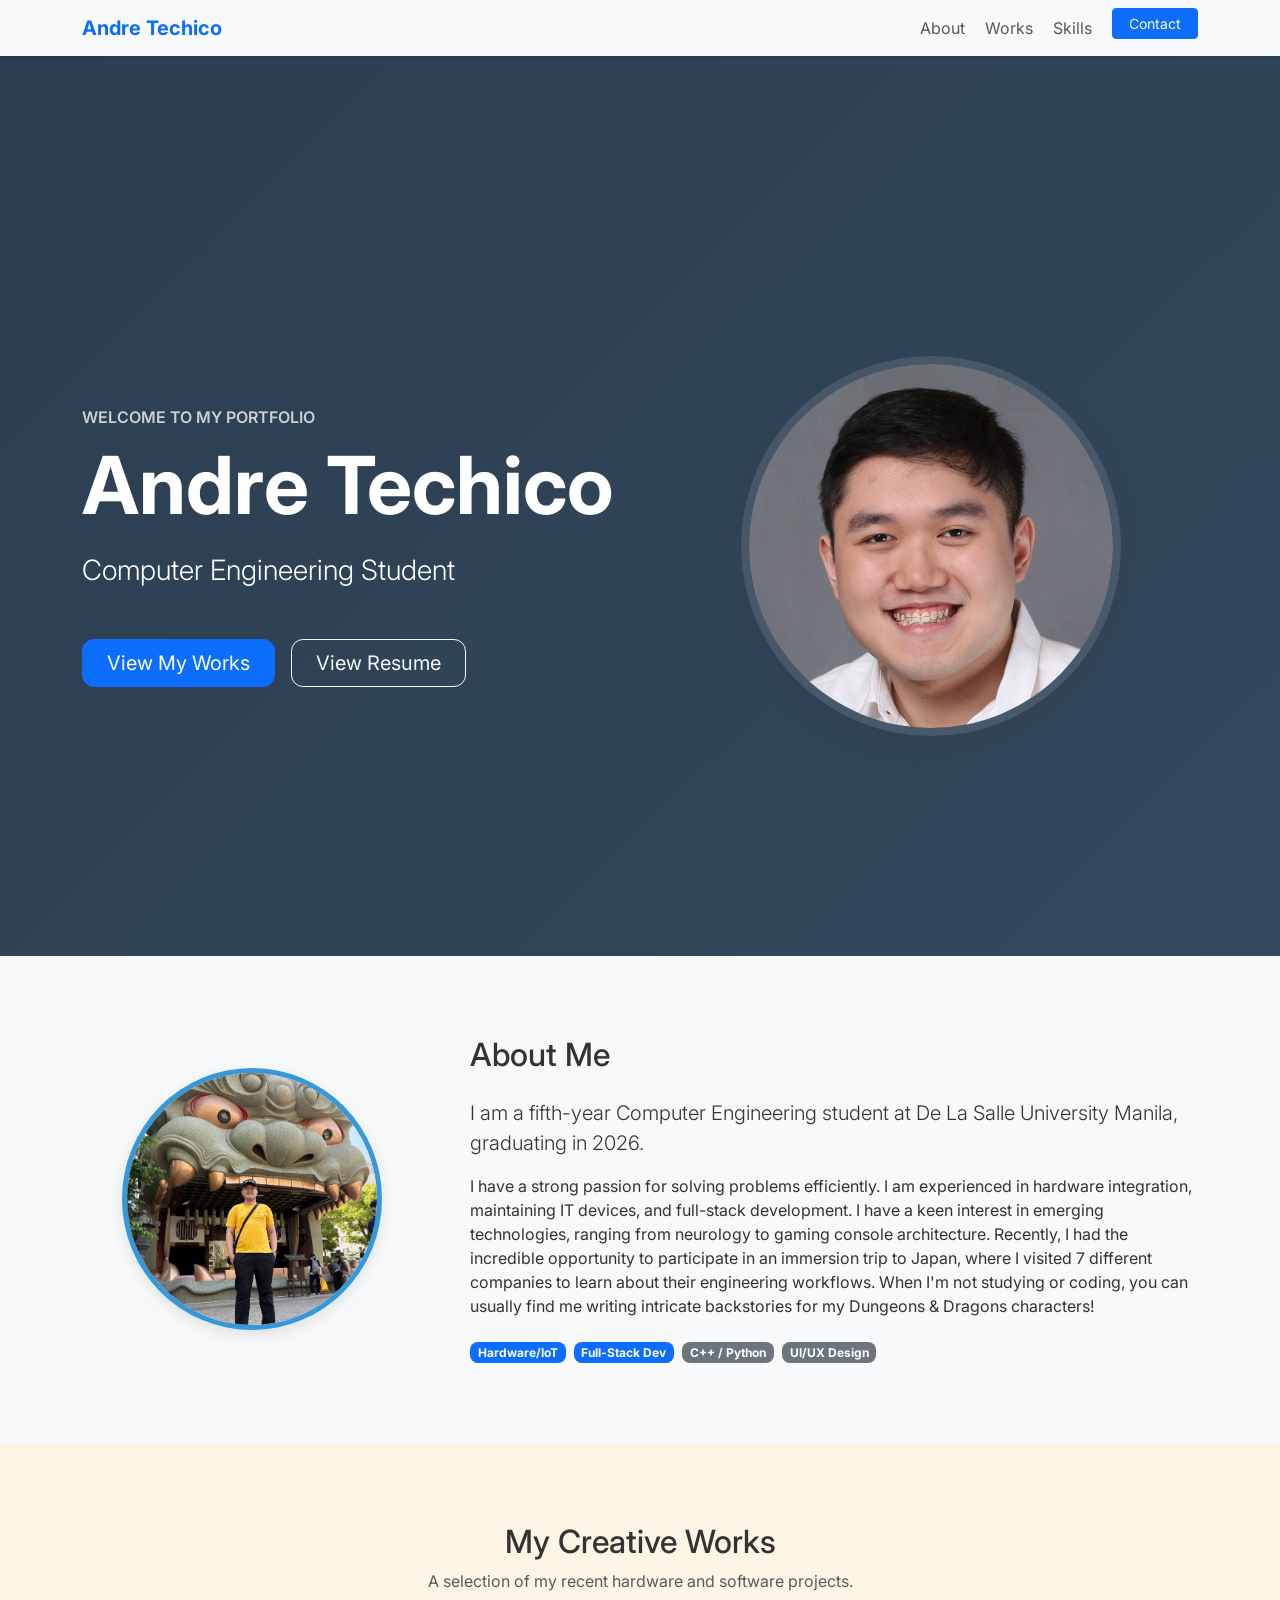
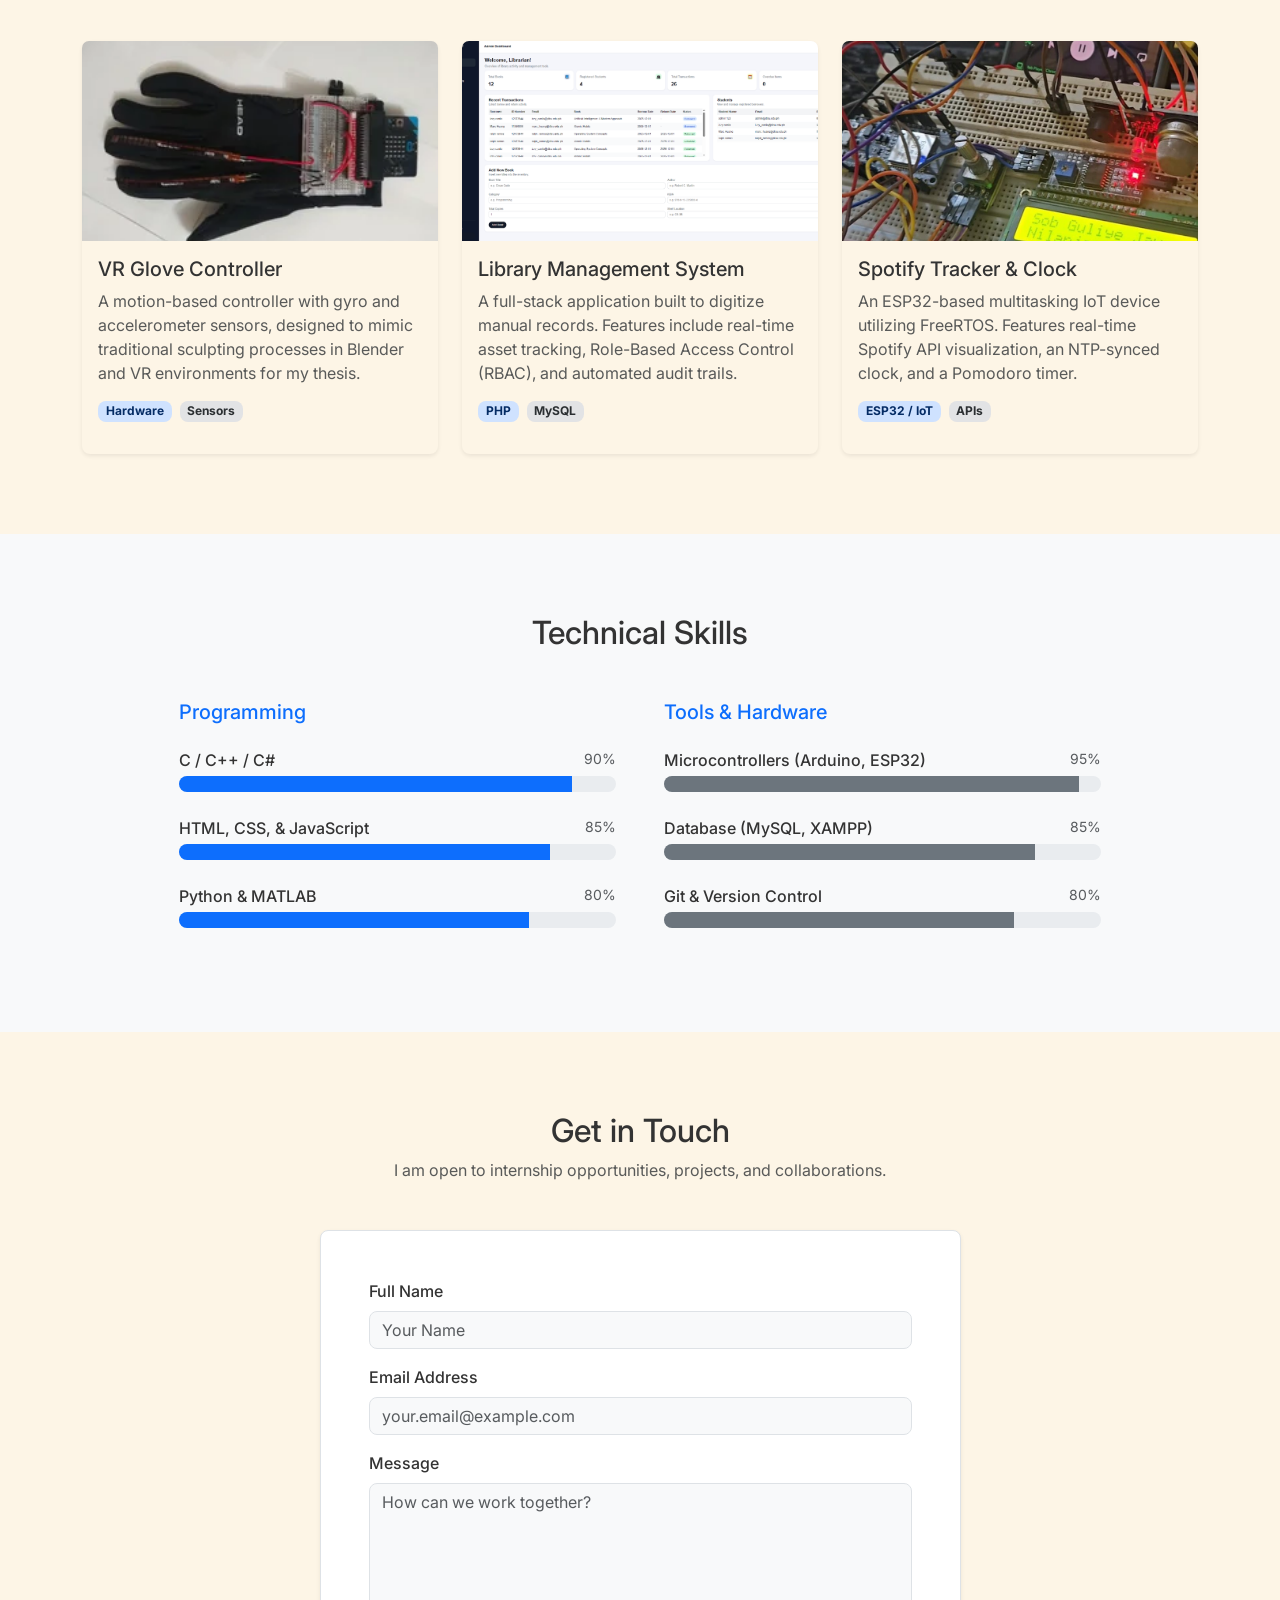
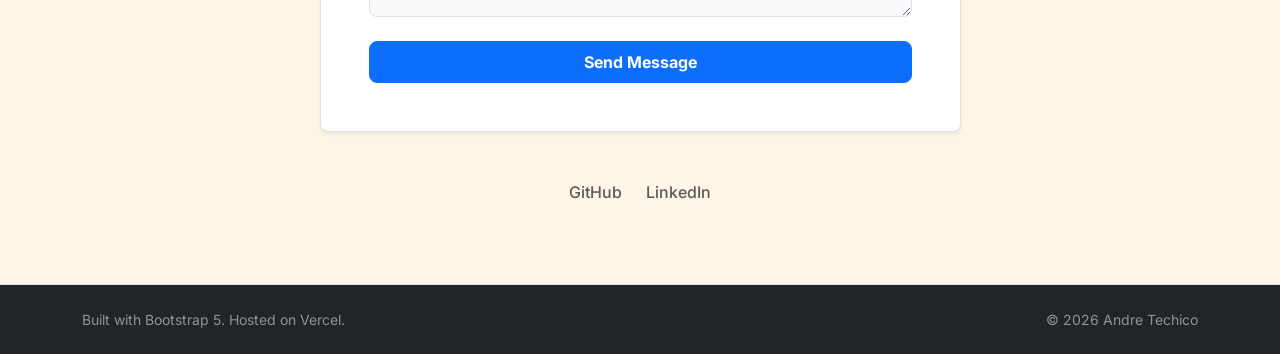
==== index.html @ 97dbb060 "made bootstrap version of portfolio" ====
<!doctype html>
<html lang="en" data-bs-theme="light">
<head>
  <meta charset="UTF-8">
  <meta name="viewport" content="width=device-width, initial-scale=1.0">
  <meta name="description" content="Portfolio of Andre Techico, a Computer Engineering student.">
  
  <title>Andre Techico | Portfolio</title>

  <link rel="icon" href="img/favicon.ico" sizes="any">
  <link rel="icon" href="icon.svg" type="image/svg+xml">
  <link rel="manifest" href="site.webmanifest">

  <link rel="preconnect" href="https://fonts.googleapis.com">
  <link rel="preconnect" href="https://fonts.gstatic.com" crossorigin>
  <link href="https://fonts.googleapis.com/css2?family=Inter:wght@400;500;600;700&display=swap" rel="stylesheet">

  <link href="https://cdn.jsdelivr.net/npm/bootstrap@5.3.8/dist/css/bootstrap.min.css" rel="stylesheet" integrity="sha384-sRIl4kxILFvY47J16cr9ZwB07vP4J8+LH7qKQnuqkuIAvNWLzeN8tE5YBujZqJLB" crossorigin="anonymous" />

  <link rel="stylesheet" href="css/style.css">
</head>
<body data-bs-spy="scroll" data-bs-target="#navbarMain" data-bs-offset="80">

  <nav class="navbar navbar-expand-lg bg-body-tertiary sticky-top shadow-sm">
    <div class="container">
      <a class="navbar-brand fw-bold text-primary" href="#hero">Andre Techico</a>
      <button class="navbar-toggler" type="button" data-bs-toggle="collapse" data-bs-target="#navbarMain" aria-controls="navbarMain" aria-expanded="false" aria-label="Toggle navigation">
        <span class="navbar-toggler-icon"></span>
      </button>
      <div class="collapse navbar-collapse" id="navbarMain">
        <ul class="navbar-nav ms-auto gap-1">
          <li class="nav-item"><a class="nav-link" href="#about">About</a></li>
          <li class="nav-item"><a class="nav-link" href="#projects">Works</a></li>
          <li class="nav-item"><a class="nav-link" href="#skills">Skills</a></li>
          <li class="nav-item">
            <a class="btn btn-primary btn-sm ms-2 px-3 text-white mt-1 mt-lg-0" href="#contact">Contact</a>
          </li>
        </ul>
      </div>
    </div>
  </nav>

  <main id="main-content">
    
<section id="hero" class="d-flex align-items-center min-vh-100 text-white position-relative" style="padding-top: 80px;">
      <div class="container z-2">
        <div class="row align-items-center justify-content-center text-center text-lg-start g-5">
          
          <div class="col-12 col-lg-6 mb-5 mb-lg-0">
            <p class="text-uppercase fw-semibold letter-spacing-wide mb-2 opacity-75">Welcome to my portfolio</p>
            <h1 class="display-1 fw-bold mb-3">Andre Techico</h1>
            <p class="lead fs-3 mb-5 opacity-90">Computer Engineering Student</p>
            <div class="d-flex flex-wrap justify-content-center justify-content-lg-start gap-3">
              <a href="#projects" class="btn btn-primary btn-lg px-4">View My Works</a>
              <a href="resume.html" class="btn btn-outline-light btn-lg px-4">View Resume</a>
            </div>
          </div>

          <div class="col-12 col-lg-6 text-center">
            <img src="img/andre.JPG" alt="Andre Techico" class="img-fluid rounded-circle shadow-lg hero-img-floating" style="max-width: 380px;">
          </div>
          
        </div>
      </div>
    </section>

    <section id="about" class="portfolio-section bg-body-tertiary">
      <div class="container">
        <div class="row align-items-center g-5">
          <div class="col-12 col-md-4 text-center">
            <img src="img/pfp.jpg" alt="Profile photo of Andre Techico" class="img-fluid rounded-circle shadow profile-img-custom">
          </div>
          <div class="col-12 col-md-8">
            <h2 class="mb-4">About Me</h2>
            <p class="lead">
              I am a fifth-year Computer Engineering student at De La Salle University Manila, graduating in 2026. 
            </p>
            <p>
              I have a strong passion for solving problems efficiently. I am experienced in hardware integration, maintaining IT devices, and full-stack development. I have a keen interest in emerging technologies, ranging from neurology to gaming console architecture. Recently, I had the incredible opportunity to participate in an immersion trip to Japan, where I visited 7 different companies to learn about their engineering workflows. When I'm not studying or coding, you can usually find me writing intricate backstories for my Dungeons & Dragons characters!
            </p>
            <div class="d-flex flex-wrap gap-2 mt-4">
              <span class="badge bg-primary">Hardware/IoT</span>
              <span class="badge bg-primary">Full-Stack Dev</span>
              <span class="badge bg-secondary">C++ / Python</span>
              <span class="badge bg-secondary">UI/UX Design</span>
            </div>
          </div>
        </div>
      </div>
    </section>

    <section id="projects" class="portfolio-section">
      <div class="container">
        <h2 class="text-center mb-2">My Creative Works</h2>
        <p class="text-center text-body-secondary mb-5">A selection of my recent hardware and software projects.</p>
        
        <div class="row row-cols-1 row-cols-md-2 row-cols-lg-3 g-4">
          
          <div class="col">
            <article class="card h-100 shadow-sm border-0 project-card-hover">
              <img src="img/glove-controller.webp" class="card-img-top" alt="Glove Controller for Virtual Reality" loading="lazy" width="400" height="200">
              <div class="card-body d-flex flex-column">
                <h3 class="card-title h5">VR Glove Controller</h3>
                <p class="card-text text-body-secondary flex-grow-1">A motion-based controller with gyro and accelerometer sensors, designed to mimic traditional sculpting processes in Blender and VR environments for my thesis.</p>
                <div class="d-flex flex-wrap gap-2 mb-3">
                  <span class="badge bg-primary-subtle text-primary-emphasis">Hardware</span>
                  <span class="badge bg-secondary-subtle text-secondary-emphasis">Sensors</span>
                </div>
              </div>
            </article>
          </div>

          <div class="col">
            <article class="card h-100 shadow-sm border-0 project-card-hover">
              <img src="img/library-management-system.png" class="card-img-top" alt="Library Management System Dashboard" loading="lazy" width="400" height="200">
              <div class="card-body d-flex flex-column">
                <h3 class="card-title h5">Library Management System</h3>
                <p class="card-text text-body-secondary flex-grow-1">A full-stack application built to digitize manual records. Features include real-time asset tracking, Role-Based Access Control (RBAC), and automated audit trails.</p>
                <div class="d-flex flex-wrap gap-2 mb-3">
                  <span class="badge bg-primary-subtle text-primary-emphasis">PHP</span>
                  <span class="badge bg-secondary-subtle text-secondary-emphasis">MySQL</span>
                </div>
              </div>
            </article>
          </div>

          <div class="col">
            <article class="card h-100 shadow-sm border-0 project-card-hover">
              <img src="img/spotify-tracker.jpg" class="card-img-top" alt="ESP32 Spotify Tracker on a breadboard" loading="lazy" width="400" height="200">
              <div class="card-body d-flex flex-column">
                <h3 class="card-title h5">Spotify Tracker & Clock</h3>
                <p class="card-text text-body-secondary flex-grow-1">An ESP32-based multitasking IoT device utilizing FreeRTOS. Features real-time Spotify API visualization, an NTP-synced clock, and a Pomodoro timer.</p>
                <div class="d-flex flex-wrap gap-2 mb-3">
                  <span class="badge bg-primary-subtle text-primary-emphasis">ESP32 / IoT</span>
                  <span class="badge bg-secondary-subtle text-secondary-emphasis">APIs</span>
                </div>
              </div>
            </article>
          </div>

        </div>
      </div>
    </section>

    <section id="skills" class="portfolio-section bg-body-tertiary">
      <div class="container">
        <h2 class="text-center mb-5">Technical Skills</h2>
        <div class="row g-5 justify-content-center">
          
          <div class="col-12 col-md-6 col-lg-5">
            <h3 class="h5 mb-4 text-primary">Programming</h3>
            
            <div class="mb-4">
              <div class="d-flex justify-content-between mb-1">
                <span class="fw-medium">C / C++ / C#</span><span class="text-body-secondary small">90%</span>
              </div>
              <div class="progress" role="progressbar" aria-label="C/C++ skill level" aria-valuenow="90" aria-valuemin="0" aria-valuemax="100">
                <div class="progress-bar" style="width: 90%"></div>
              </div>
            </div>
            
            <div class="mb-4">
              <div class="d-flex justify-content-between mb-1">
                <span class="fw-medium">HTML, CSS, & JavaScript</span><span class="text-body-secondary small">85%</span>
              </div>
              <div class="progress" role="progressbar" aria-label="Web Dev skill level" aria-valuenow="85" aria-valuemin="0" aria-valuemax="100">
                <div class="progress-bar" style="width: 85%"></div>
              </div>
            </div>

            <div class="mb-4">
              <div class="d-flex justify-content-between mb-1">
                <span class="fw-medium">Python & MATLAB</span><span class="text-body-secondary small">80%</span>
              </div>
              <div class="progress" role="progressbar" aria-label="Python skill level" aria-valuenow="80" aria-valuemin="0" aria-valuemax="100">
                <div class="progress-bar" style="width: 80%"></div>
              </div>
            </div>
          </div>

          <div class="col-12 col-md-6 col-lg-5">
            <h3 class="h5 mb-4 text-primary">Tools & Hardware</h3>
            
            <div class="mb-4">
              <div class="d-flex justify-content-between mb-1">
                <span class="fw-medium">Microcontrollers (Arduino, ESP32)</span><span class="text-body-secondary small">95%</span>
              </div>
              <div class="progress" role="progressbar" aria-label="Hardware skill level" aria-valuenow="95" aria-valuemin="0" aria-valuemax="100">
                <div class="progress-bar bg-secondary" style="width: 95%"></div>
              </div>
            </div>
            
            <div class="mb-4">
              <div class="d-flex justify-content-between mb-1">
                <span class="fw-medium">Database (MySQL, XAMPP)</span><span class="text-body-secondary small">85%</span>
              </div>
              <div class="progress" role="progressbar" aria-label="Database skill level" aria-valuenow="85" aria-valuemin="0" aria-valuemax="100">
                <div class="progress-bar bg-secondary" style="width: 85%"></div>
              </div>
            </div>

            <div class="mb-4">
              <div class="d-flex justify-content-between mb-1">
                <span class="fw-medium">Git & Version Control</span><span class="text-body-secondary small">80%</span>
              </div>
              <div class="progress" role="progressbar" aria-label="Git skill level" aria-valuenow="80" aria-valuemin="0" aria-valuemax="100">
                <div class="progress-bar bg-secondary" style="width: 80%"></div>
              </div>
            </div>
          </div>

        </div>
      </div>
    </section>

    <section id="contact" class="portfolio-section">
      <div class="container">
        <div class="row justify-content-center">
          <div class="col-12 col-lg-7">
            <h2 class="text-center mb-2">Get in Touch</h2>
            <p class="text-center text-body-secondary mb-5">I am open to internship opportunities, projects, and collaborations.</p>
            
            <div id="form-wrapper" class="bg-white p-4 p-md-5 rounded shadow-sm border">
              <form id="contactForm" novalidate>
                <input type="hidden" name="access_key" value="0b86744b-f806-4ee4-b58e-74bbff05d8c2">
                
                <div class="mb-3">
                  <label for="fullName" class="form-label fw-medium">Full Name</label>
                  <input type="text" class="form-control bg-light" id="fullName" name="name" placeholder="Your Name" required>
                </div>
                
                <div class="mb-3">
                  <label for="email" class="form-label fw-medium">Email Address</label>
                  <input type="email" class="form-control bg-light" id="email" name="email" placeholder="your.email@example.com" required>
                </div>
                
                <div class="mb-4">
                  <label for="message" class="form-label fw-medium">Message</label>
                  <textarea class="form-control bg-light" id="message" name="message" rows="5" placeholder="How can we work together?" required></textarea>
                </div>
                
                <button type="submit" class="btn btn-primary w-100 py-2 fw-bold">Send Message</button>
              </form>
            </div>

            <div class="d-flex justify-content-center gap-4 mt-5">
              <a href="https://github.com/aebt" class="text-body-secondary text-decoration-none fw-medium" target="_blank">GitHub</a>
              <a href="#" class="text-body-secondary text-decoration-none fw-medium" target="_blank">LinkedIn</a>
            </div>
          </div>
        </div>
      </div>
    </section>

  </main>

  <footer class="py-4 bg-dark text-white border-top">
    <div class="container d-flex flex-column flex-md-row justify-content-between align-items-center gap-2">
      <p class="mb-0 text-white-50 small">Built with Bootstrap 5. Hosted on Vercel.</p>
      <p class="mb-0 text-white-50 small">&copy; 2026 Andre Techico</p>
    </div>
  </footer>

  <script src="https://cdn.jsdelivr.net/npm/bootstrap@5.3.8/dist/js/bootstrap.bundle.min.js" integrity="sha384-FKyoEForCGlyvwx9Hj09JcYn3nv7wiPVlz7YYwJrWVcXK/BmnVDxM+D2scQbITxI" crossorigin="anonymous"></script>
  <script src="js/main.js"></script>
</body>
</html>
---- css/style.css ----
:root {
  --bs-primary:             #3498db; 
  --bs-secondary:           #e67e22; 
  
  --bs-body-color:          #333333;
  --bs-body-bg:             #fdf5e6; 
  
  --bs-font-sans-serif:     'Inter', 'Segoe UI', system-ui, sans-serif;
  --bs-body-font-family:    var(--bs-font-sans-serif);
  
  --bs-border-radius:       0.5rem;
  --bs-border-radius-lg:    0.75rem;
  
  --bs-box-shadow:          0 5px 15px rgba(0,0,0,0.1);
  --bs-box-shadow-lg:       0 10px 25px rgba(62, 39, 35, 0.15);
 
  --portfolio-hero-bg:      linear-gradient(135deg, #2c3e50 0%, #34495e 100%);
  --portfolio-section-gap:  5rem;
  --portfolio-transition:   0.3s ease;
}
 
html {
  scroll-behavior: smooth;
}
 
#hero {
  background: var(--portfolio-hero-bg);
}

.profile-img-custom {
  max-width: 260px;
  border: 5px solid var(--bs-primary);
  transition: transform var(--portfolio-transition), box-shadow var(--portfolio-transition);
}
.profile-img-custom:hover {
  transform: scale(1.05);
  box-shadow: 0 10px 20px rgba(0,0,0,0.2);
}
 
.card-img-top {
  height: 200px;
  object-fit: cover;
  background-color: #eee;
}
 
.portfolio-section {
  padding-top: var(--portfolio-section-gap);
  padding-bottom: var(--portfolio-section-gap);
}
 
.project-card-hover {
  transition: transform var(--portfolio-transition), box-shadow var(--portfolio-transition);
}
.project-card-hover:hover {
  transform: translateY(-5px);
  box-shadow: var(--bs-box-shadow-lg) !important;
}

.hero-img-floating {
  border: 8px solid rgba(255, 255, 255, 0.1);
  animation: float 6s ease-in-out infinite;
}

@keyframes float {
  0% { transform: translateY(0px); }
  50% { transform: translateY(-20px); }
  100% { transform: translateY(0px); }
}
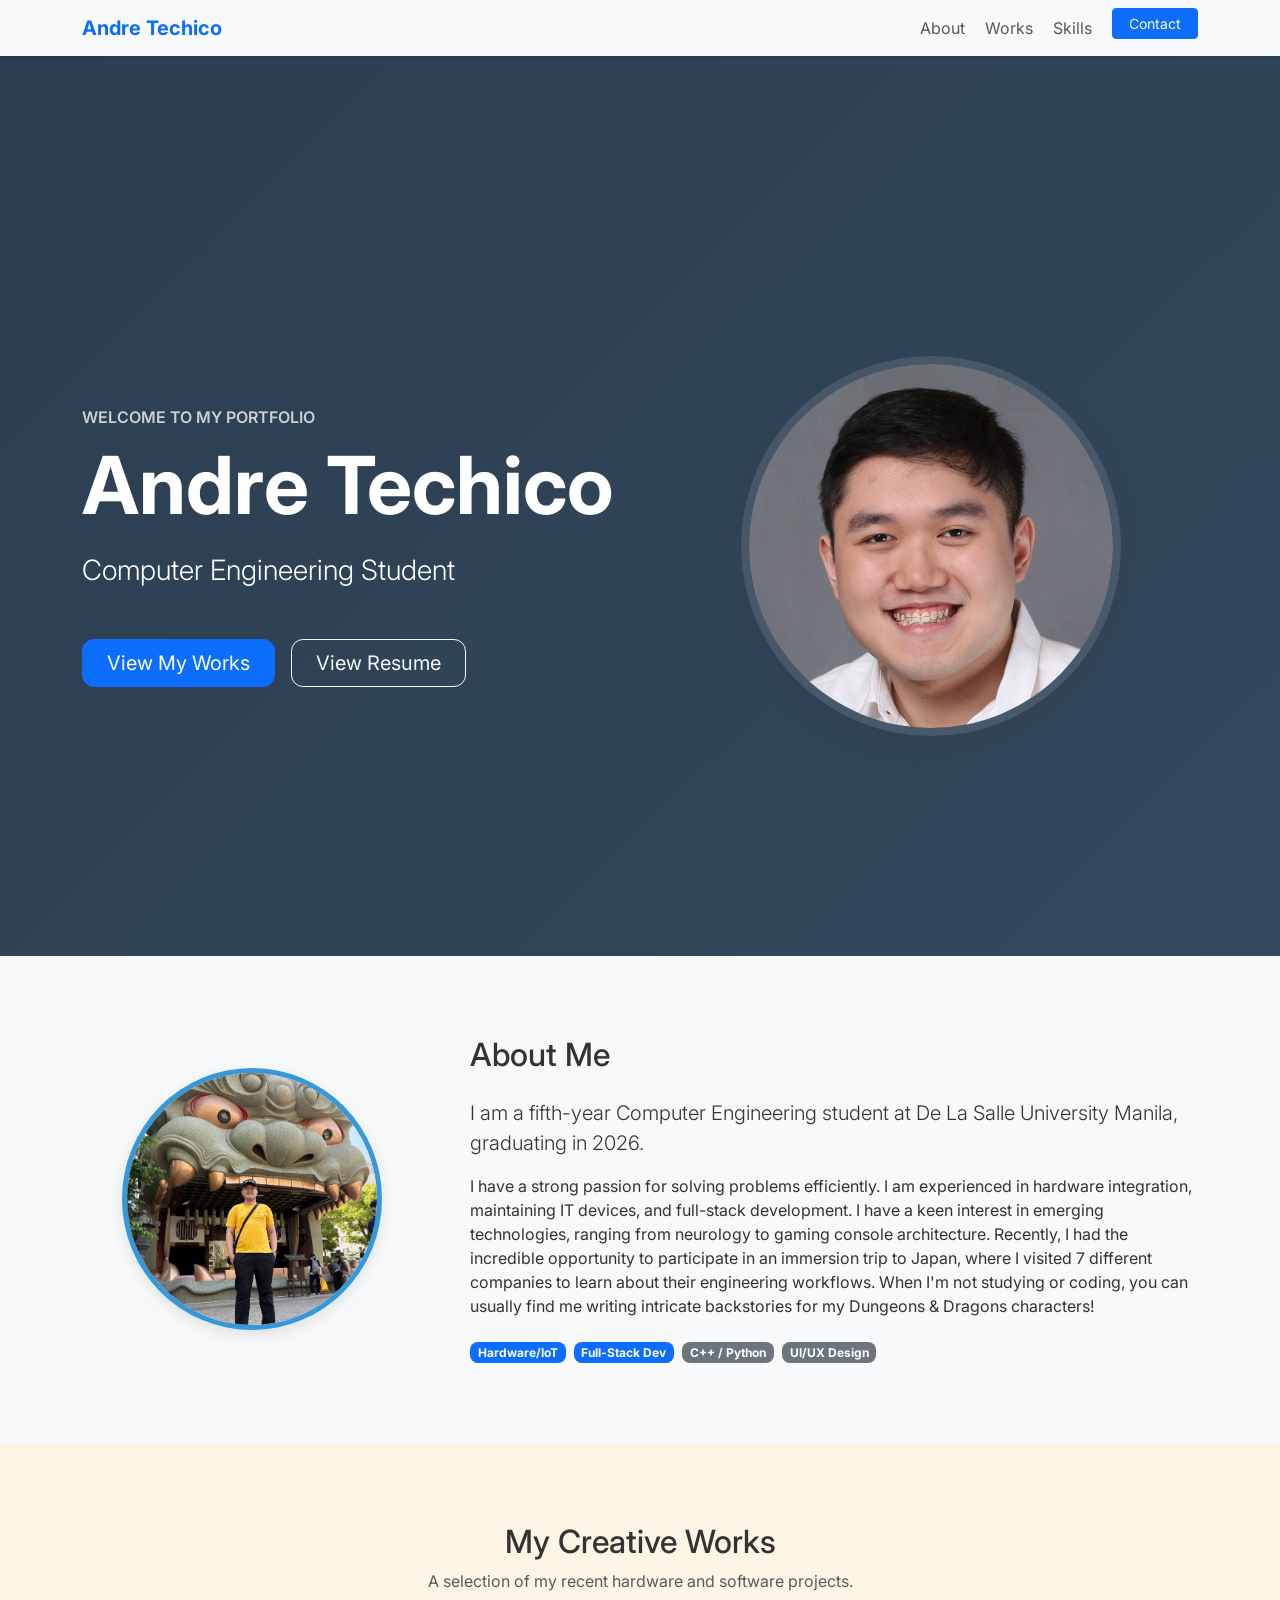
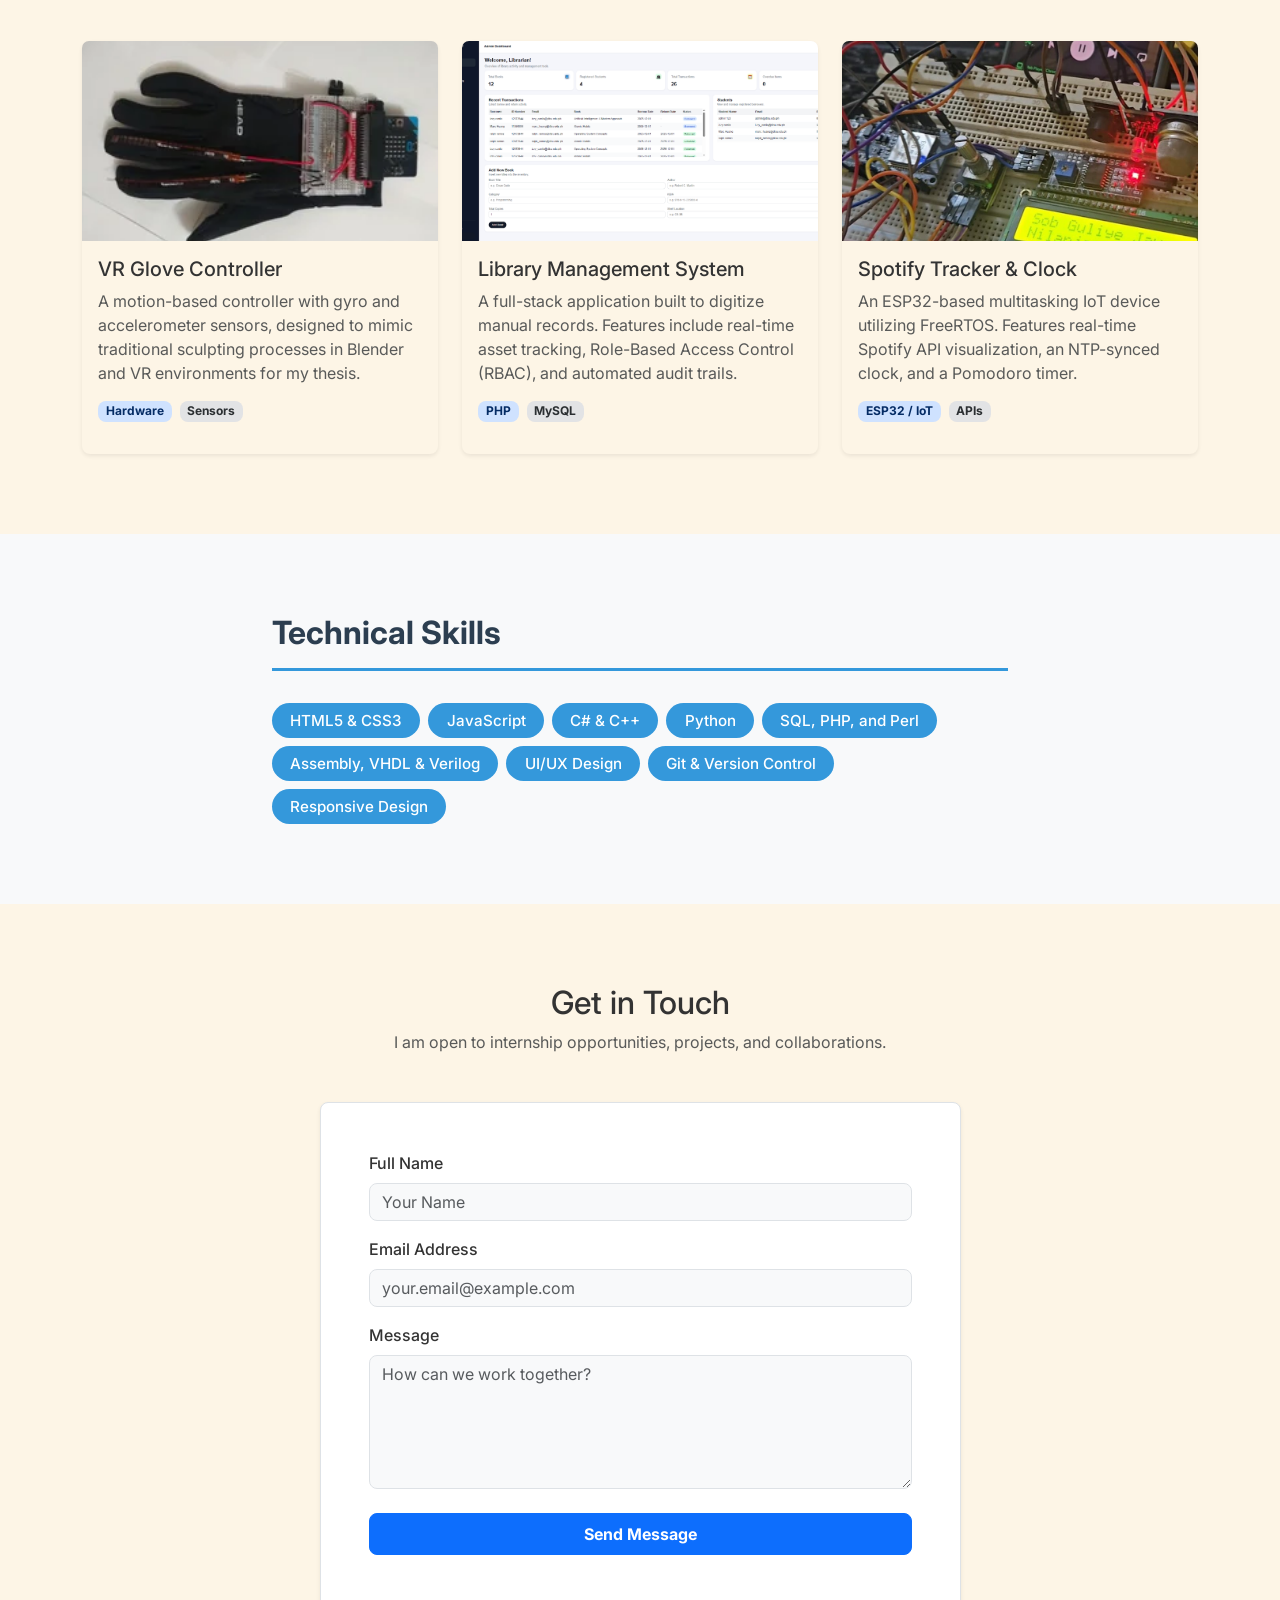
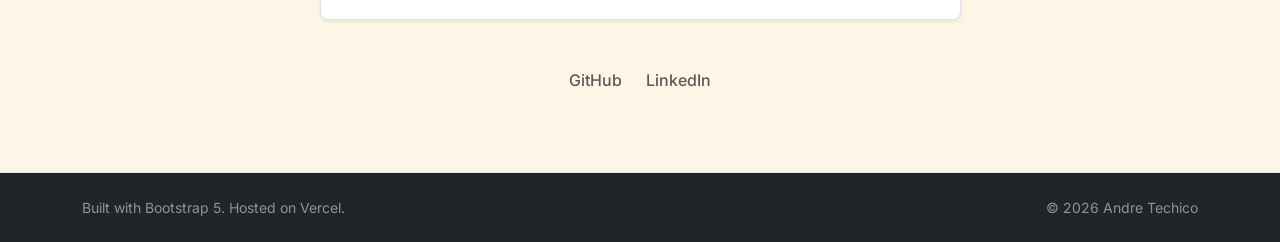
==== commit be95d486: "added Web3Forms functionality" ====
--- a/index.html
+++ b/index.html
@@ -42,7 +42,7 @@
 
   <main id="main-content">
     
-<section id="hero" class="d-flex align-items-center min-vh-100 text-white position-relative" style="padding-top: 80px;">
+    <section id="hero" class="d-flex align-items-center min-vh-100 text-white position-relative" style="padding-top: 80px;">
       <div class="container z-2">
         <div class="row align-items-center justify-content-center text-center text-lg-start g-5">
           
@@ -144,71 +144,23 @@
 
     <section id="skills" class="portfolio-section bg-body-tertiary">
       <div class="container">
-        <h2 class="text-center mb-5">Technical Skills</h2>
-        <div class="row g-5 justify-content-center">
-          
-          <div class="col-12 col-md-6 col-lg-5">
-            <h3 class="h5 mb-4 text-primary">Programming</h3>
+        <div class="row justify-content-center">
+          <div class="col-12 col-md-10 col-lg-8">
+            <h2 class="fw-bold mb-3" style="color: #2c3e50;">Technical Skills</h2>
+            <hr style="border: none; height: 3px; background-color: #3498db; opacity: 1; width: 100%; margin-bottom: 2rem;">
             
-            <div class="mb-4">
-              <div class="d-flex justify-content-between mb-1">
-                <span class="fw-medium">C / C++ / C#</span><span class="text-body-secondary small">90%</span>
-              </div>
-              <div class="progress" role="progressbar" aria-label="C/C++ skill level" aria-valuenow="90" aria-valuemin="0" aria-valuemax="100">
-                <div class="progress-bar" style="width: 90%"></div>
-              </div>
-            </div>
-            
-            <div class="mb-4">
-              <div class="d-flex justify-content-between mb-1">
-                <span class="fw-medium">HTML, CSS, & JavaScript</span><span class="text-body-secondary small">85%</span>
-              </div>
-              <div class="progress" role="progressbar" aria-label="Web Dev skill level" aria-valuenow="85" aria-valuemin="0" aria-valuemax="100">
-                <div class="progress-bar" style="width: 85%"></div>
-              </div>
-            </div>
-
-            <div class="mb-4">
-              <div class="d-flex justify-content-between mb-1">
-                <span class="fw-medium">Python & MATLAB</span><span class="text-body-secondary small">80%</span>
-              </div>
-              <div class="progress" role="progressbar" aria-label="Python skill level" aria-valuenow="80" aria-valuemin="0" aria-valuemax="100">
-                <div class="progress-bar" style="width: 80%"></div>
-              </div>
-            </div>
-          </div>
-
-          <div class="col-12 col-md-6 col-lg-5">
-            <h3 class="h5 mb-4 text-primary">Tools & Hardware</h3>
-            
-            <div class="mb-4">
-              <div class="d-flex justify-content-between mb-1">
-                <span class="fw-medium">Microcontrollers (Arduino, ESP32)</span><span class="text-body-secondary small">95%</span>
-              </div>
-              <div class="progress" role="progressbar" aria-label="Hardware skill level" aria-valuenow="95" aria-valuemin="0" aria-valuemax="100">
-                <div class="progress-bar bg-secondary" style="width: 95%"></div>
-              </div>
-            </div>
-            
-            <div class="mb-4">
-              <div class="d-flex justify-content-between mb-1">
-                <span class="fw-medium">Database (MySQL, XAMPP)</span><span class="text-body-secondary small">85%</span>
-              </div>
-              <div class="progress" role="progressbar" aria-label="Database skill level" aria-valuenow="85" aria-valuemin="0" aria-valuemax="100">
-                <div class="progress-bar bg-secondary" style="width: 85%"></div>
-              </div>
-            </div>
-
-            <div class="mb-4">
-              <div class="d-flex justify-content-between mb-1">
-                <span class="fw-medium">Git & Version Control</span><span class="text-body-secondary small">80%</span>
-              </div>
-              <div class="progress" role="progressbar" aria-label="Git skill level" aria-valuenow="80" aria-valuemin="0" aria-valuemax="100">
-                <div class="progress-bar bg-secondary" style="width: 80%"></div>
-              </div>
-            </div>
-          </div>
-
+            <div class="d-flex flex-wrap gap-2">
+              <span class="badge rounded-pill custom-skill-badge">HTML5 & CSS3</span>
+              <span class="badge rounded-pill custom-skill-badge">JavaScript</span>
+              <span class="badge rounded-pill custom-skill-badge">C# & C++</span>
+              <span class="badge rounded-pill custom-skill-badge">Python</span>
+              <span class="badge rounded-pill custom-skill-badge">SQL, PHP, and Perl</span>
+              <span class="badge rounded-pill custom-skill-badge">Assembly, VHDL & Verilog</span>
+              <span class="badge rounded-pill custom-skill-badge">UI/UX Design</span>
+              <span class="badge rounded-pill custom-skill-badge">Git & Version Control</span>
+              <span class="badge rounded-pill custom-skill-badge">Responsive Design</span>
+            </div>
+          </div>
         </div>
       </div>
     </section>
@@ -222,7 +174,9 @@
             
             <div id="form-wrapper" class="bg-white p-4 p-md-5 rounded shadow-sm border">
               <form id="contactForm" novalidate>
-                <input type="hidden" name="access_key" value="0b86744b-f806-4ee4-b58e-74bbff05d8c2">
+                <input type="hidden" name="access_key" value="5d024ae2-ad80-4363-b5bb-aa253864a9fe">
+                
+                <input type="checkbox" name="botcheck" class="hidden" style="display: none;">
                 
                 <div class="mb-3">
                   <label for="fullName" class="form-label fw-medium">Full Name</label>
@@ -240,12 +194,14 @@
                 </div>
                 
                 <button type="submit" class="btn btn-primary w-100 py-2 fw-bold">Send Message</button>
+                
+                <div id="form-result" class="mt-3 text-center small fw-bold"></div>
               </form>
             </div>
 
             <div class="d-flex justify-content-center gap-4 mt-5">
               <a href="https://github.com/aebt" class="text-body-secondary text-decoration-none fw-medium" target="_blank">GitHub</a>
-              <a href="#" class="text-body-secondary text-decoration-none fw-medium" target="_blank">LinkedIn</a>
+              <a href="https://www.linkedin.com/in/andre-elijah-b-techico-575a383b4/" class="text-body-secondary text-decoration-none fw-medium" target="_blank">LinkedIn</a>
             </div>
           </div>
         </div>
--- a/css/style.css
+++ b/css/style.css
@@ -65,4 +65,18 @@
   0% { transform: translateY(0px); }
   50% { transform: translateY(-20px); }
   100% { transform: translateY(0px); }
+}
+
+.custom-skill-badge {
+    background-color: #3498db; 
+    color: #ffffff;
+    font-size: 0.95rem;
+    font-weight: 500;
+    padding: 0.65em 1.2em;
+    transition: transform 0.2s ease, background-color 0.2s ease;
+}
+
+.custom-skill-badge:hover {
+    background-color: #2980b9;
+    transform: translateY(-2px);
 }
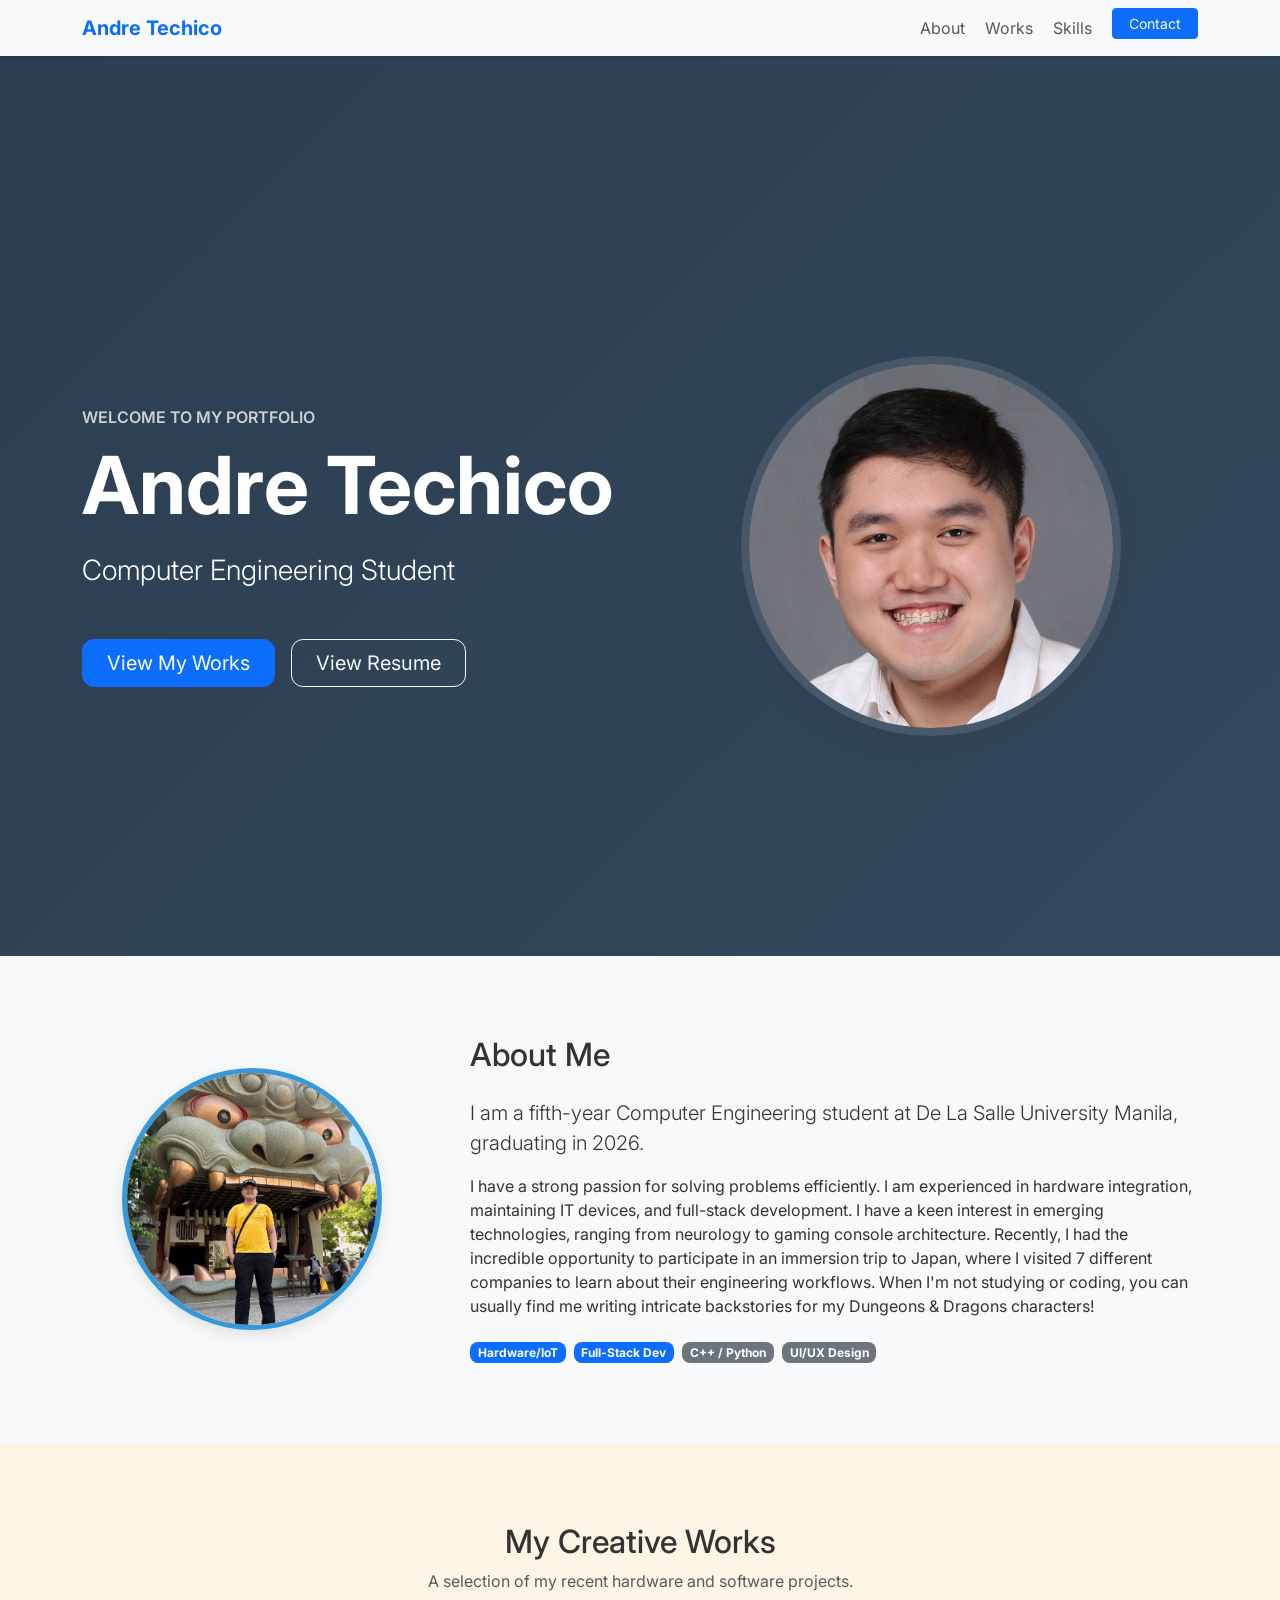
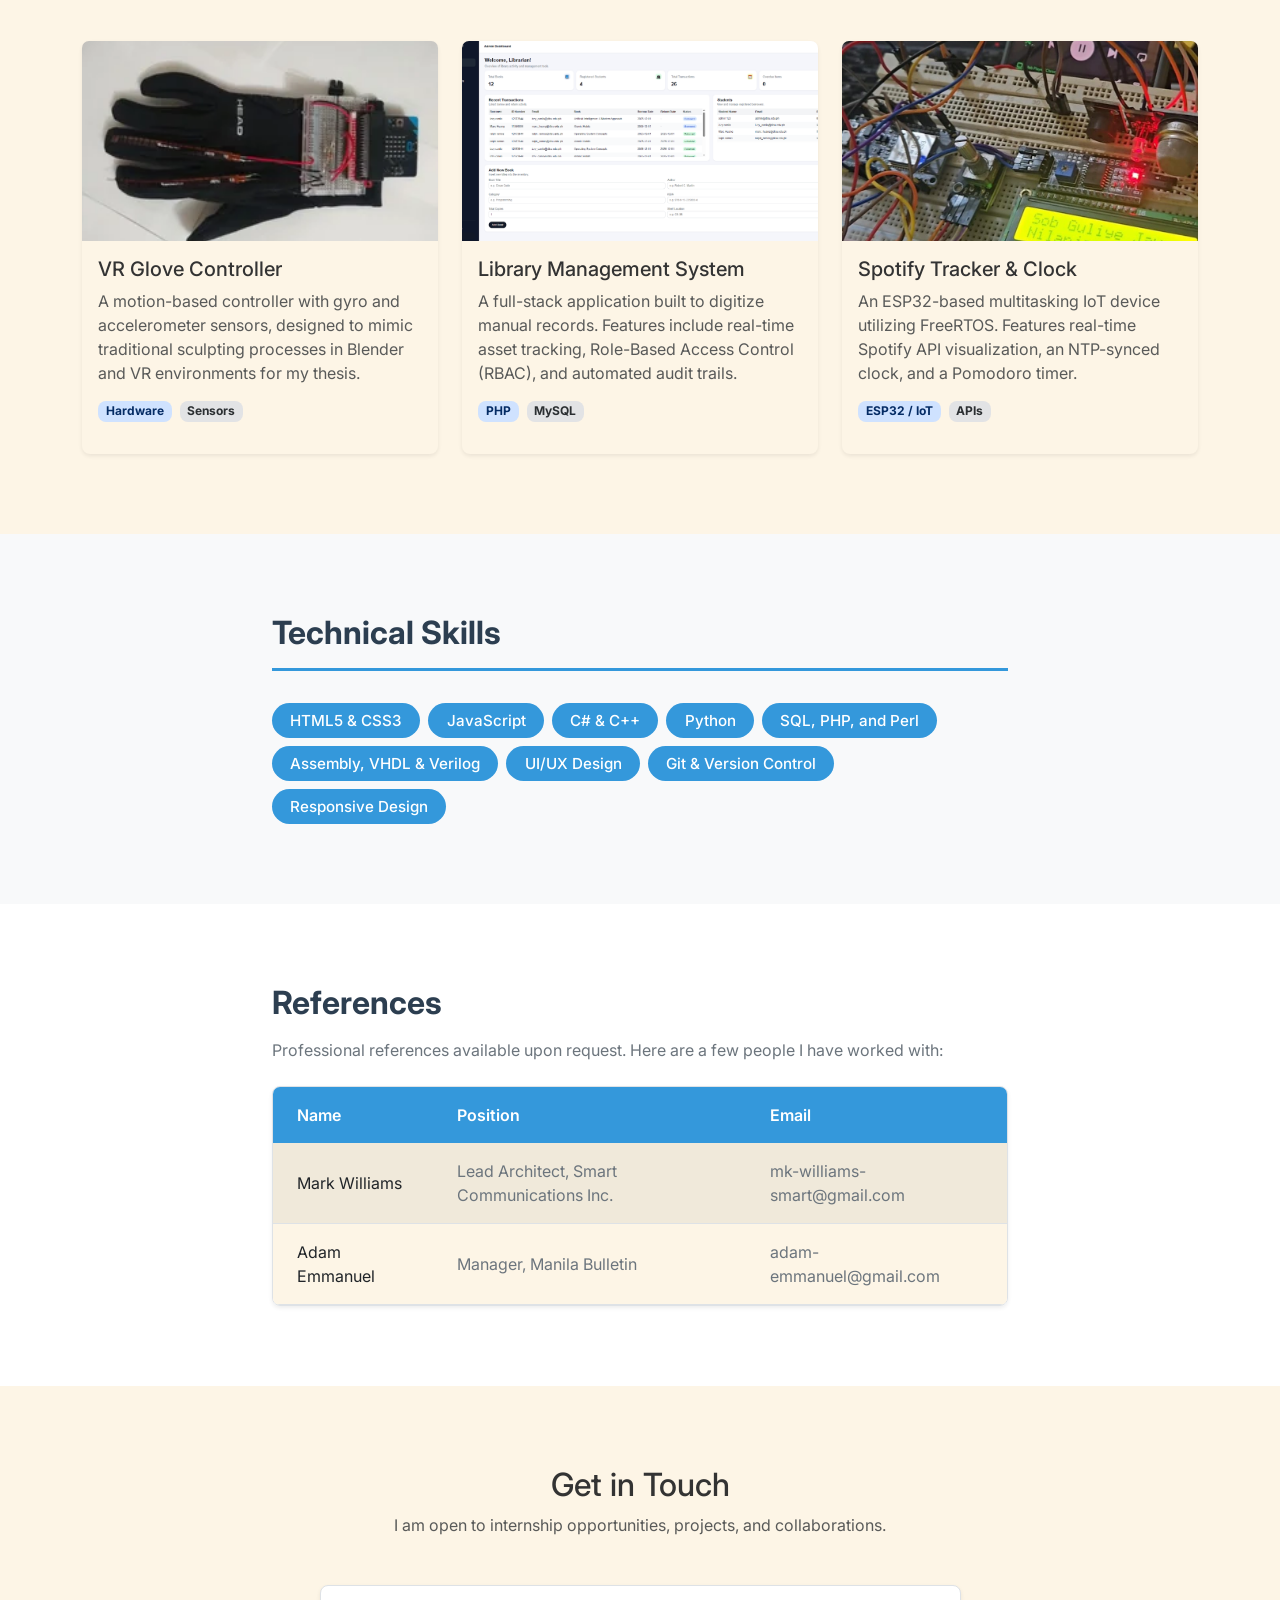
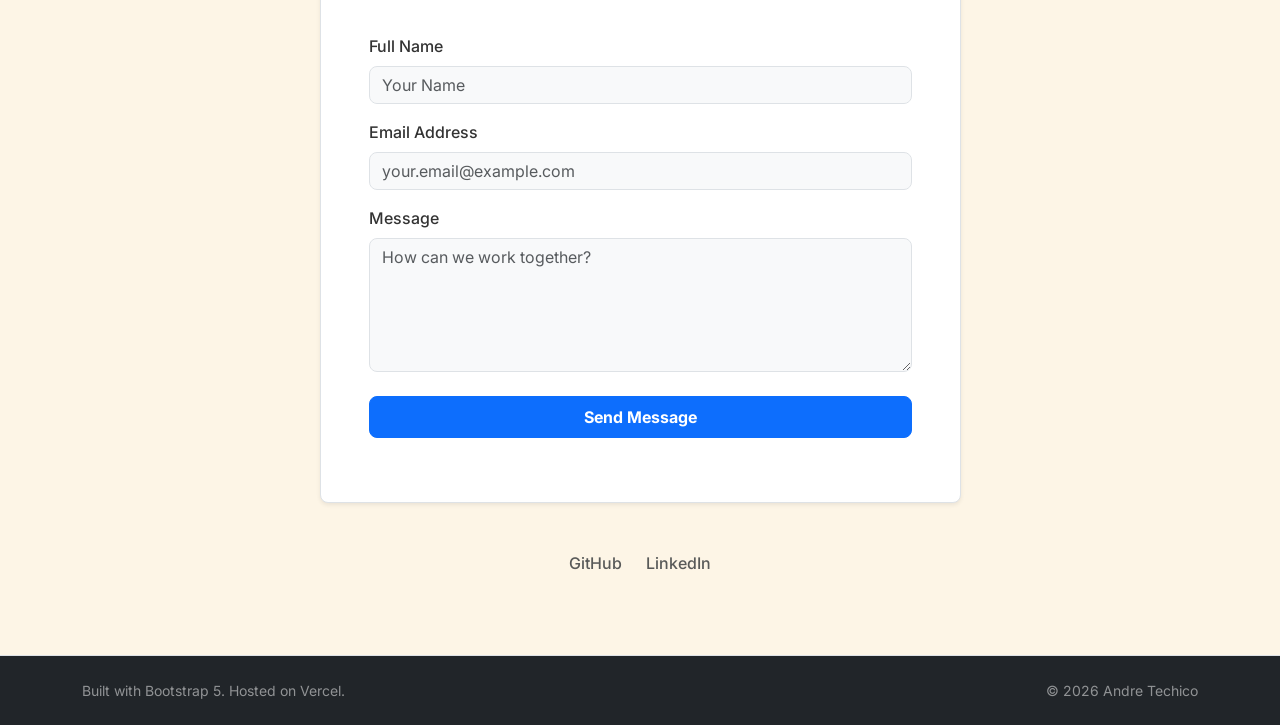
==== commit 647100ae: "fixed contact form; added references" ====
--- a/index.html
+++ b/index.html
@@ -165,6 +165,44 @@
       </div>
     </section>
 
+    <section id="references" class="portfolio-section bg-white">
+      <div class="container">
+        <div class="row justify-content-center">
+          <div class="col-12 col-md-10 col-lg-8">
+            <h2 class="fw-bold mb-3" style="color: #2c3e50;">References</h2>
+            <p class="text-secondary mb-4">Professional references available upon request. Here are a few people I have worked with:</p>
+            
+            <div class="table-responsive shadow-sm rounded border">
+              <table class="table table-striped table-hover mb-0 align-middle">
+                
+                <thead>
+                  <tr>
+                    <th scope="col" class="py-3 px-4 fw-semibold border-0" style="background-color: #3498db; color: white;">Name</th>
+                    <th scope="col" class="py-3 px-4 fw-semibold border-0" style="background-color: #3498db; color: white;">Position</th>
+                    <th scope="col" class="py-3 px-4 fw-semibold border-0" style="background-color: #3498db; color: white;">Email</th>
+                  </tr>
+                </thead>
+                
+                <tbody class="border-top-0">
+                  <tr>
+                    <td class="py-3 px-4 text-dark">Mark Williams</td>
+                    <td class="py-3 px-4 text-secondary">Lead Architect, Smart Communications Inc.</td>
+                    <td class="py-3 px-4"><a href="mailto:mk-williams-smart@gmail.com" class="text-decoration-none text-secondary">mk-williams-smart@gmail.com</a></td>
+                  </tr>
+                  <tr>
+                    <td class="py-3 px-4 text-dark">Adam Emmanuel</td>
+                    <td class="py-3 px-4 text-secondary">Manager, Manila Bulletin</td>
+                    <td class="py-3 px-4"><a href="mailto:adam-emmanuel@gmail.com" class="text-decoration-none text-secondary">adam-emmanuel@gmail.com</a></td>
+                  </tr>
+                </tbody>
+                
+              </table>
+            </div>
+          </div>
+        </div>
+      </div>
+    </section>
+
     <section id="contact" class="portfolio-section">
       <div class="container">
         <div class="row justify-content-center">
@@ -173,9 +211,8 @@
             <p class="text-center text-body-secondary mb-5">I am open to internship opportunities, projects, and collaborations.</p>
             
             <div id="form-wrapper" class="bg-white p-4 p-md-5 rounded shadow-sm border">
-              <form id="contactForm" novalidate>
+              <form id="contactForm" action="https://api.web3forms.com/submit" method="POST" novalidate>
                 <input type="hidden" name="access_key" value="5d024ae2-ad80-4363-b5bb-aa253864a9fe">
-                
                 <input type="checkbox" name="botcheck" class="hidden" style="display: none;">
                 
                 <div class="mb-3">
@@ -218,6 +255,6 @@
   </footer>
 
   <script src="https://cdn.jsdelivr.net/npm/bootstrap@5.3.8/dist/js/bootstrap.bundle.min.js" integrity="sha384-FKyoEForCGlyvwx9Hj09JcYn3nv7wiPVlz7YYwJrWVcXK/BmnVDxM+D2scQbITxI" crossorigin="anonymous"></script>
-  <script src="js/main.js"></script>
+  <script src="js/app.js"></script>
 </body>
 </html>
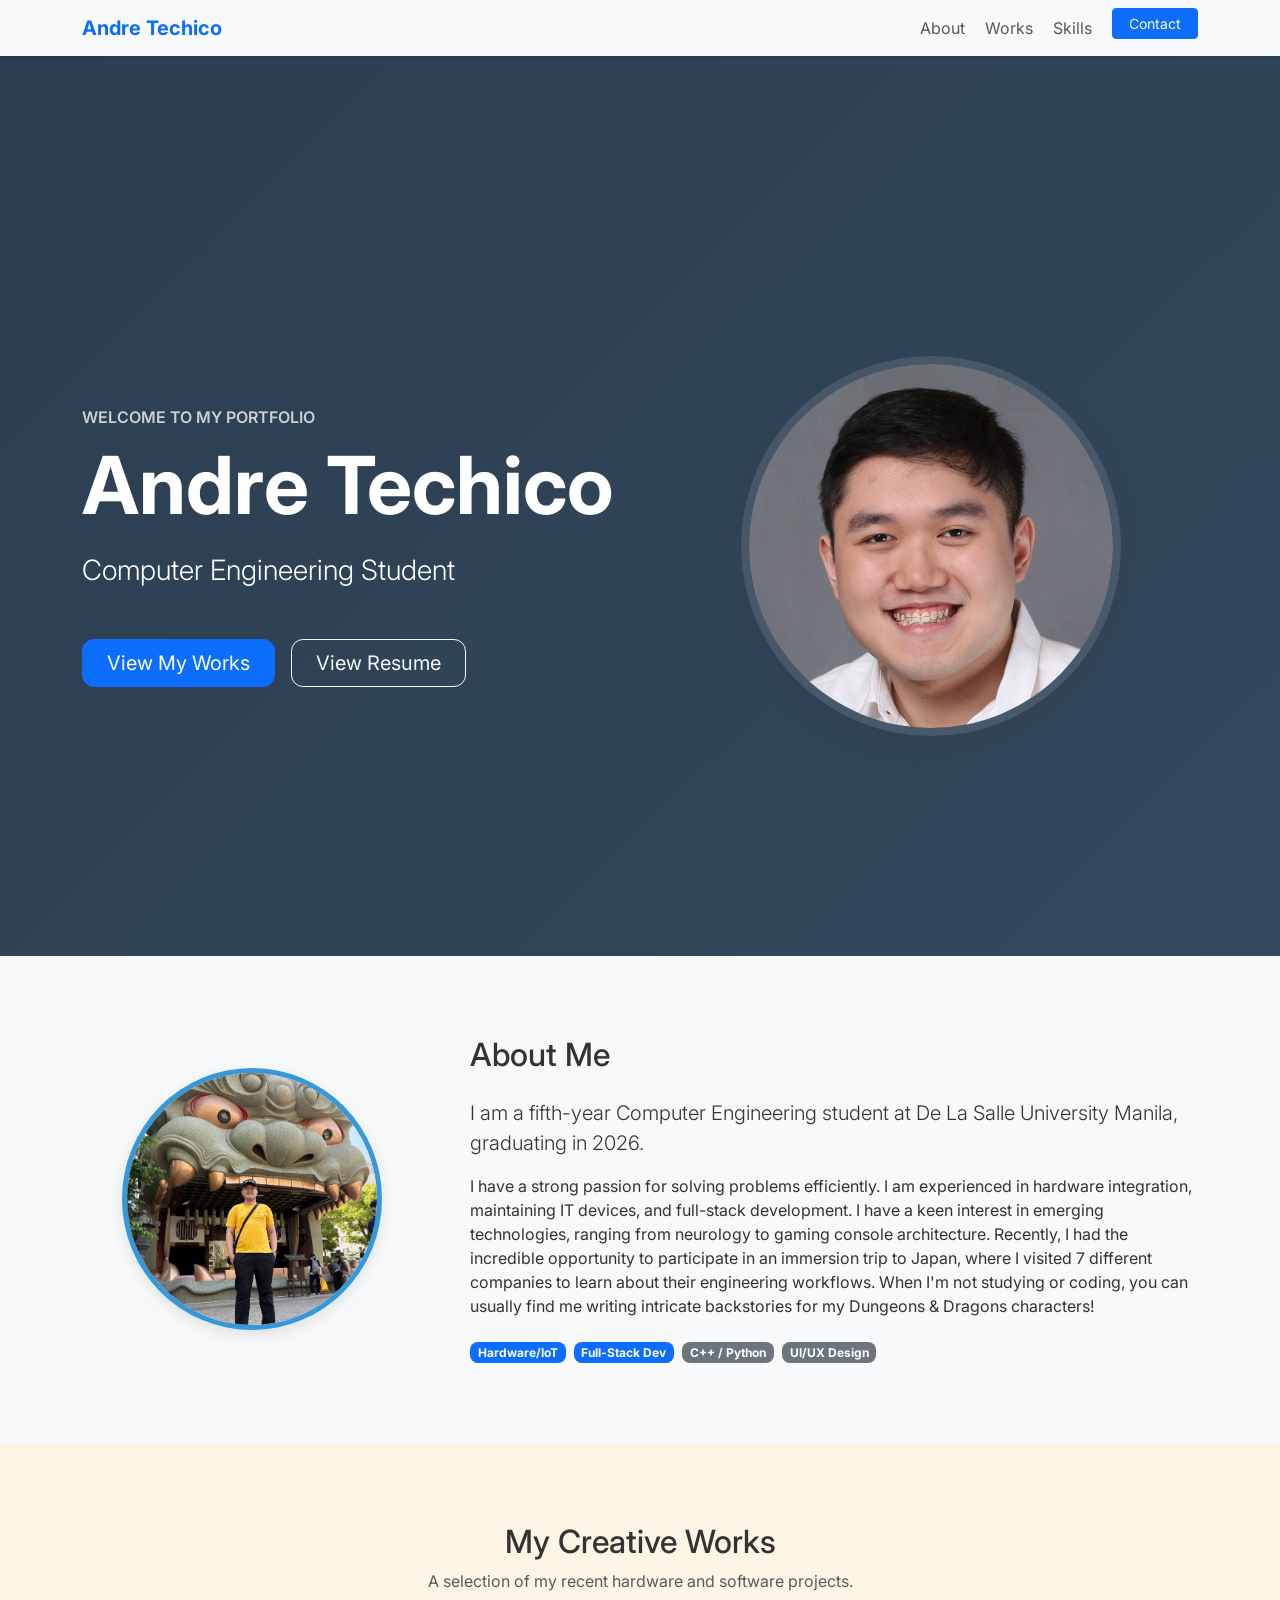
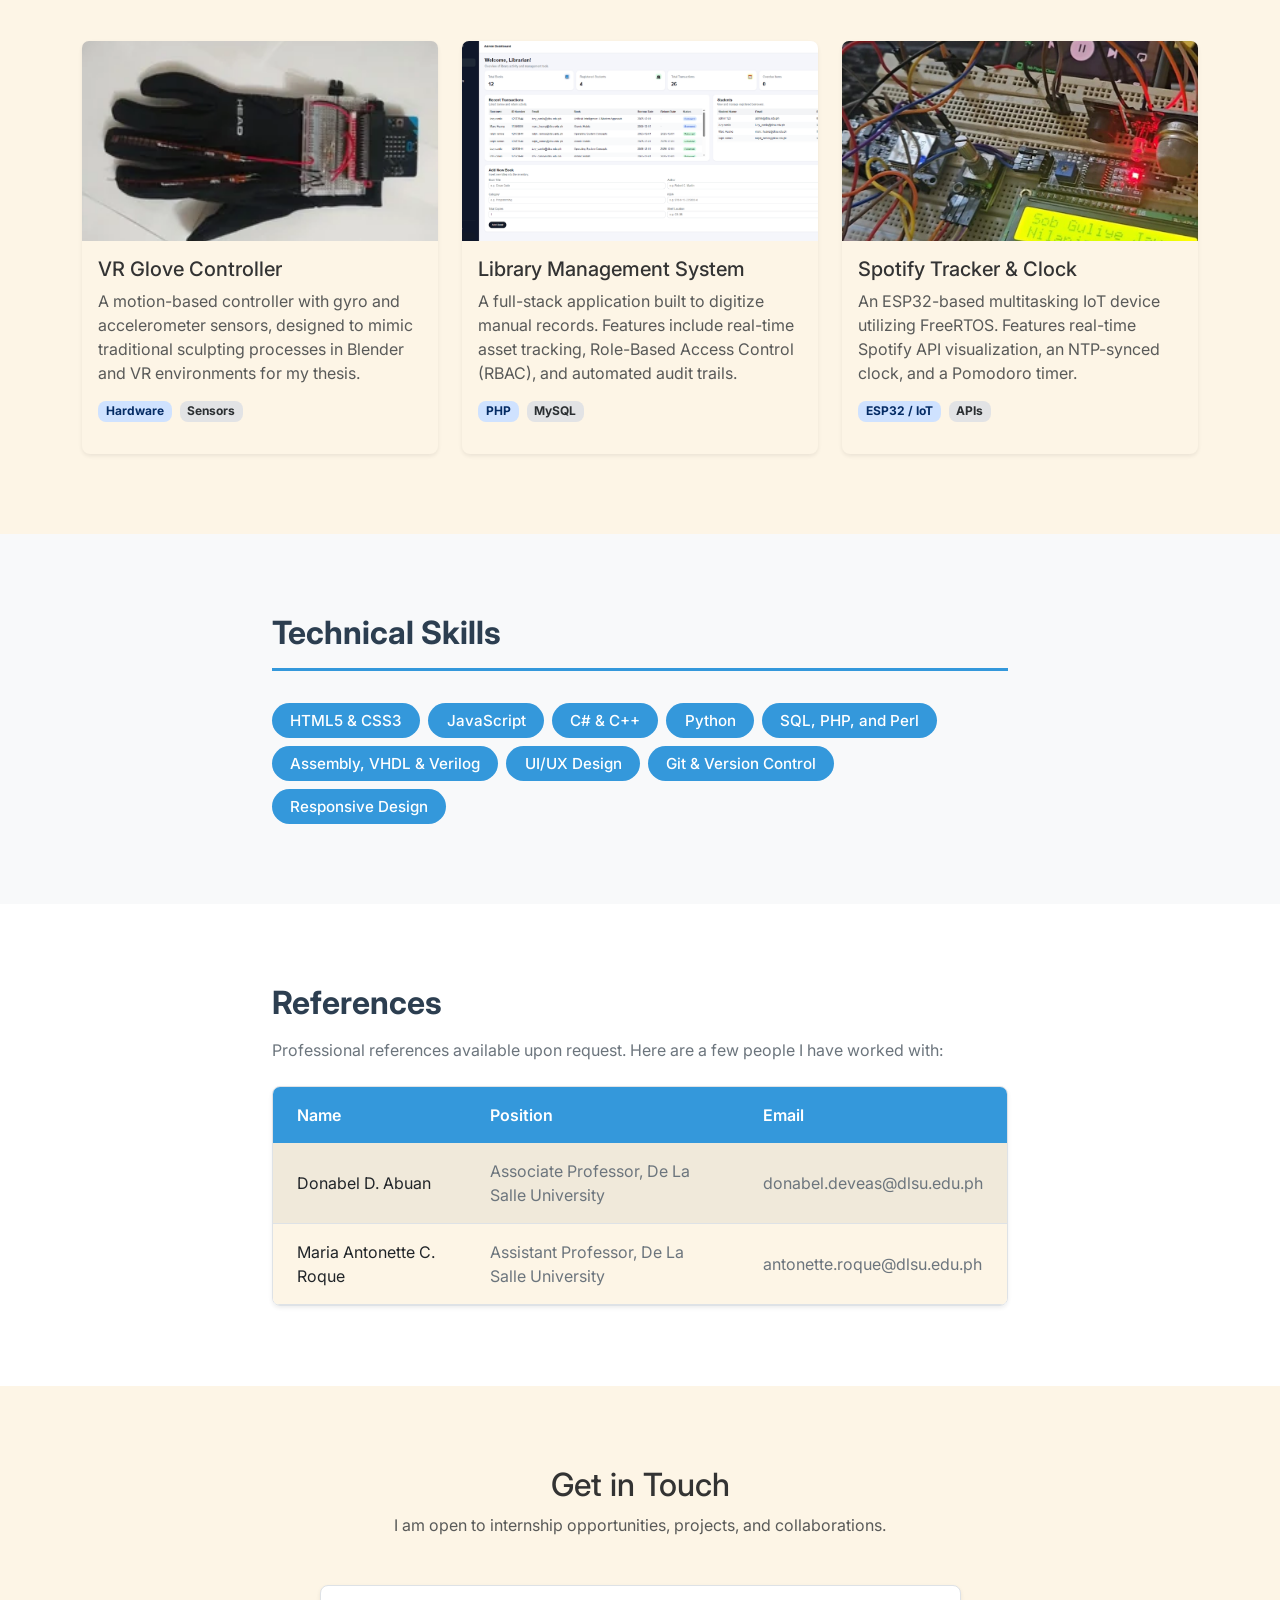
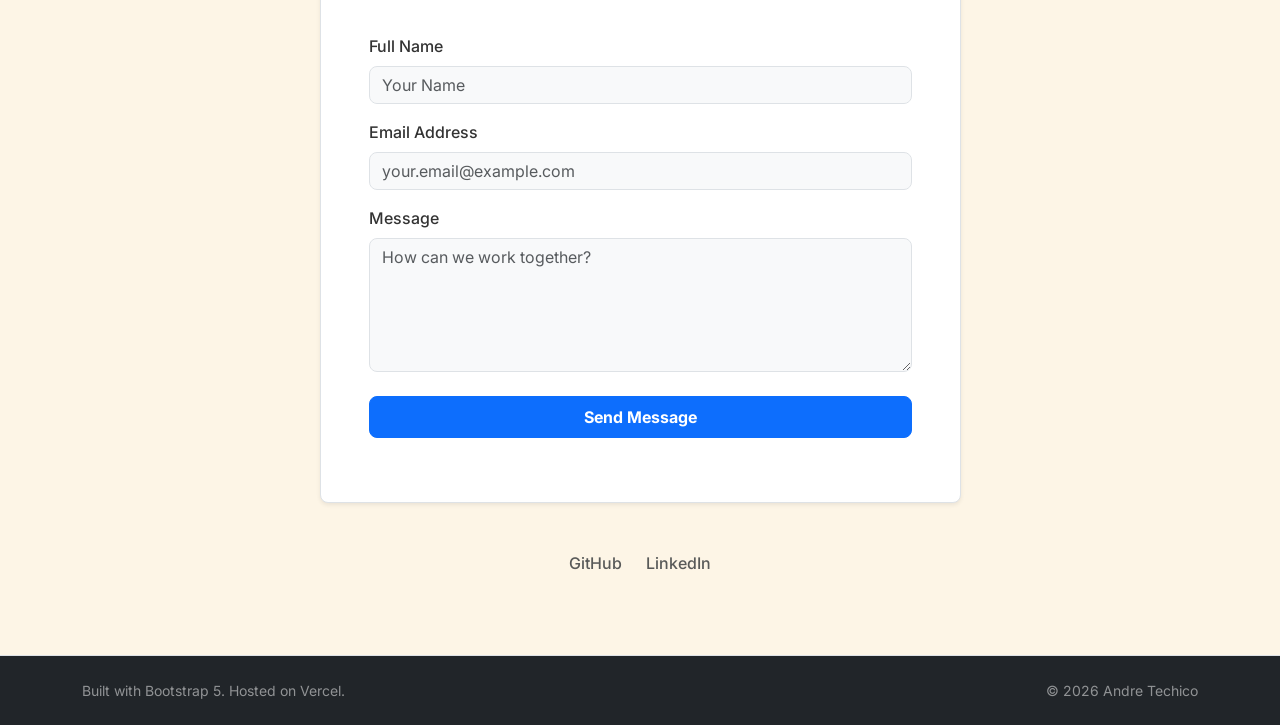
==== commit 193d86e3: "updated references" ====
--- a/index.html
+++ b/index.html
@@ -185,14 +185,14 @@
                 
                 <tbody class="border-top-0">
                   <tr>
-                    <td class="py-3 px-4 text-dark">Mark Williams</td>
-                    <td class="py-3 px-4 text-secondary">Lead Architect, Smart Communications Inc.</td>
-                    <td class="py-3 px-4"><a href="mailto:mk-williams-smart@gmail.com" class="text-decoration-none text-secondary">mk-williams-smart@gmail.com</a></td>
+                    <td class="py-3 px-4 text-dark">Donabel D. Abuan</td>
+                    <td class="py-3 px-4 text-secondary">Associate Professor, De La Salle University</td>
+                    <td class="py-3 px-4"><a href="mailto:donabel.deveas@dlsu.edu.ph" class="text-decoration-none text-secondary">donabel.deveas@dlsu.edu.ph</a></td>
                   </tr>
                   <tr>
-                    <td class="py-3 px-4 text-dark">Adam Emmanuel</td>
-                    <td class="py-3 px-4 text-secondary">Manager, Manila Bulletin</td>
-                    <td class="py-3 px-4"><a href="mailto:adam-emmanuel@gmail.com" class="text-decoration-none text-secondary">adam-emmanuel@gmail.com</a></td>
+                    <td class="py-3 px-4 text-dark">Maria Antonette C. Roque</td>
+                    <td class="py-3 px-4 text-secondary">Assistant Professor, De La Salle University</td>
+                    <td class="py-3 px-4"><a href="mailto:antonette.roque@dlsu.edu.ph" class="text-decoration-none text-secondary">antonette.roque@dlsu.edu.ph</a></td>
                   </tr>
                 </tbody>
                 
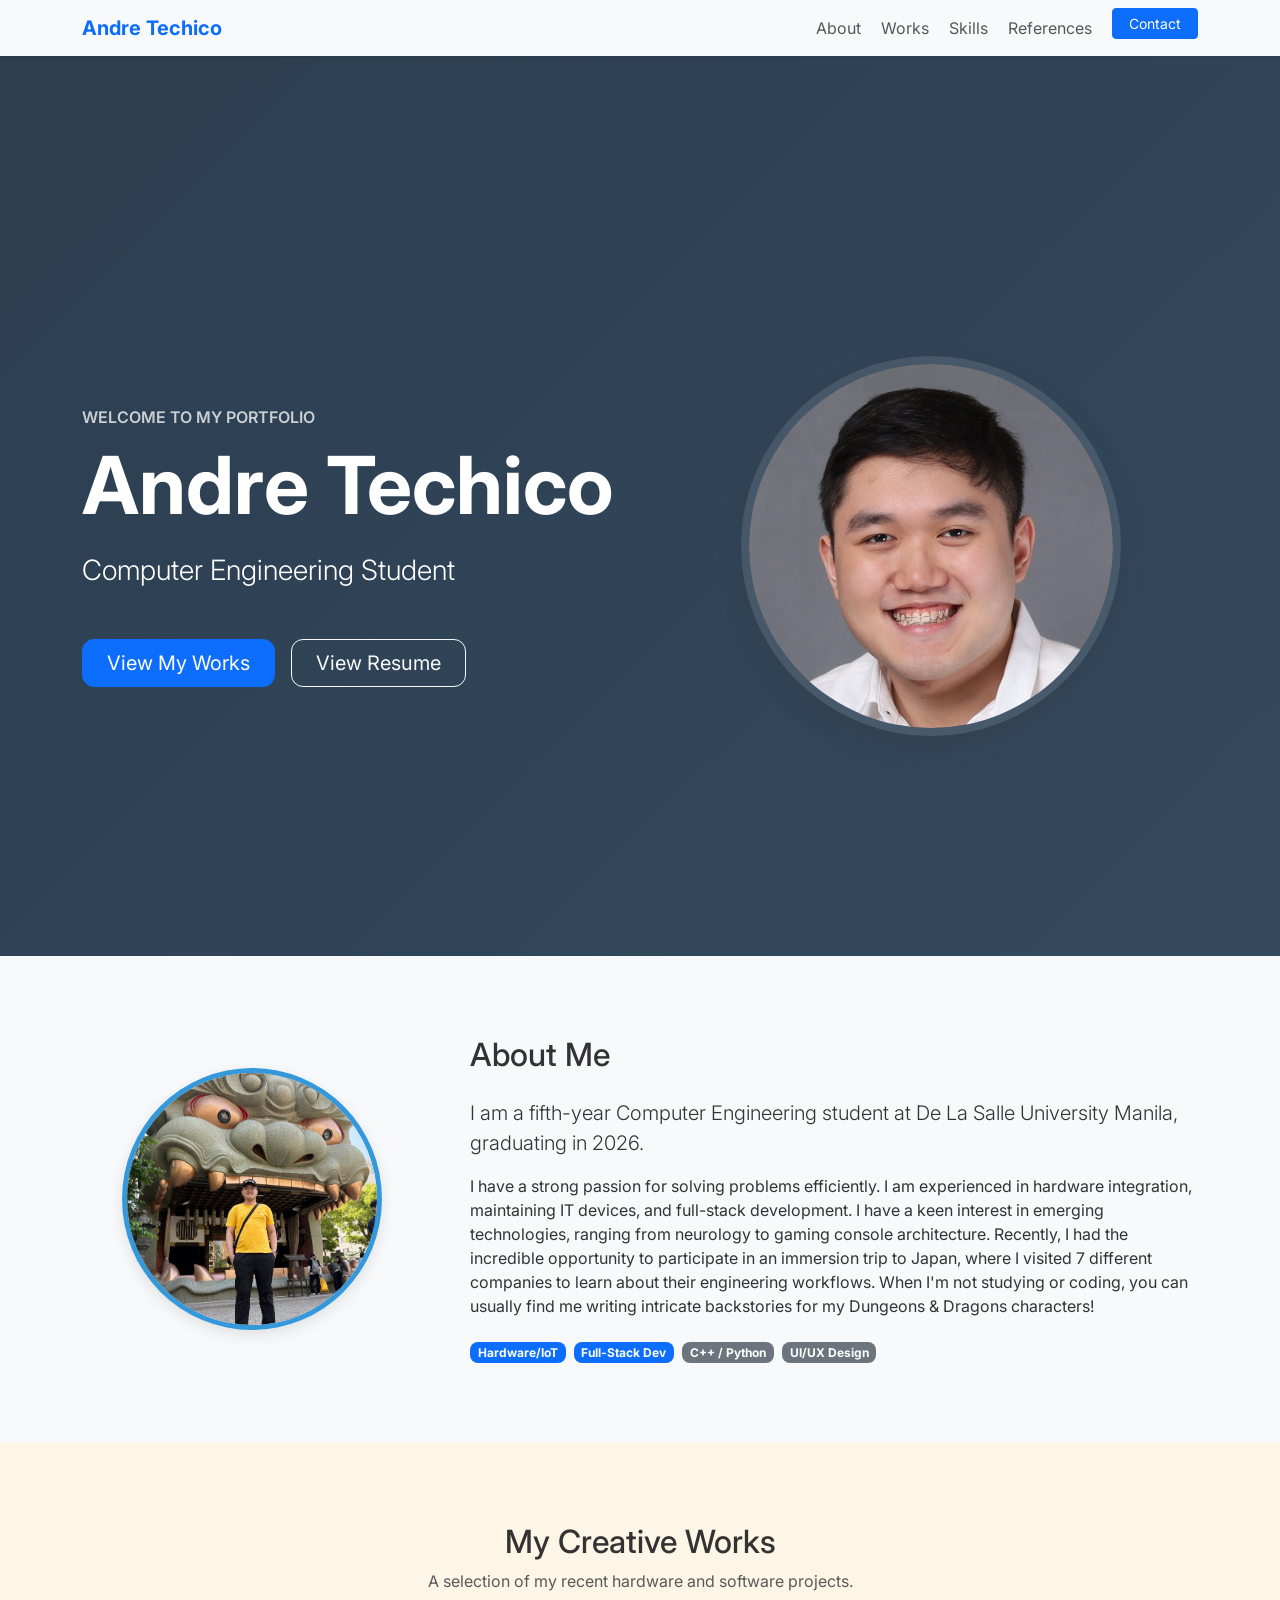
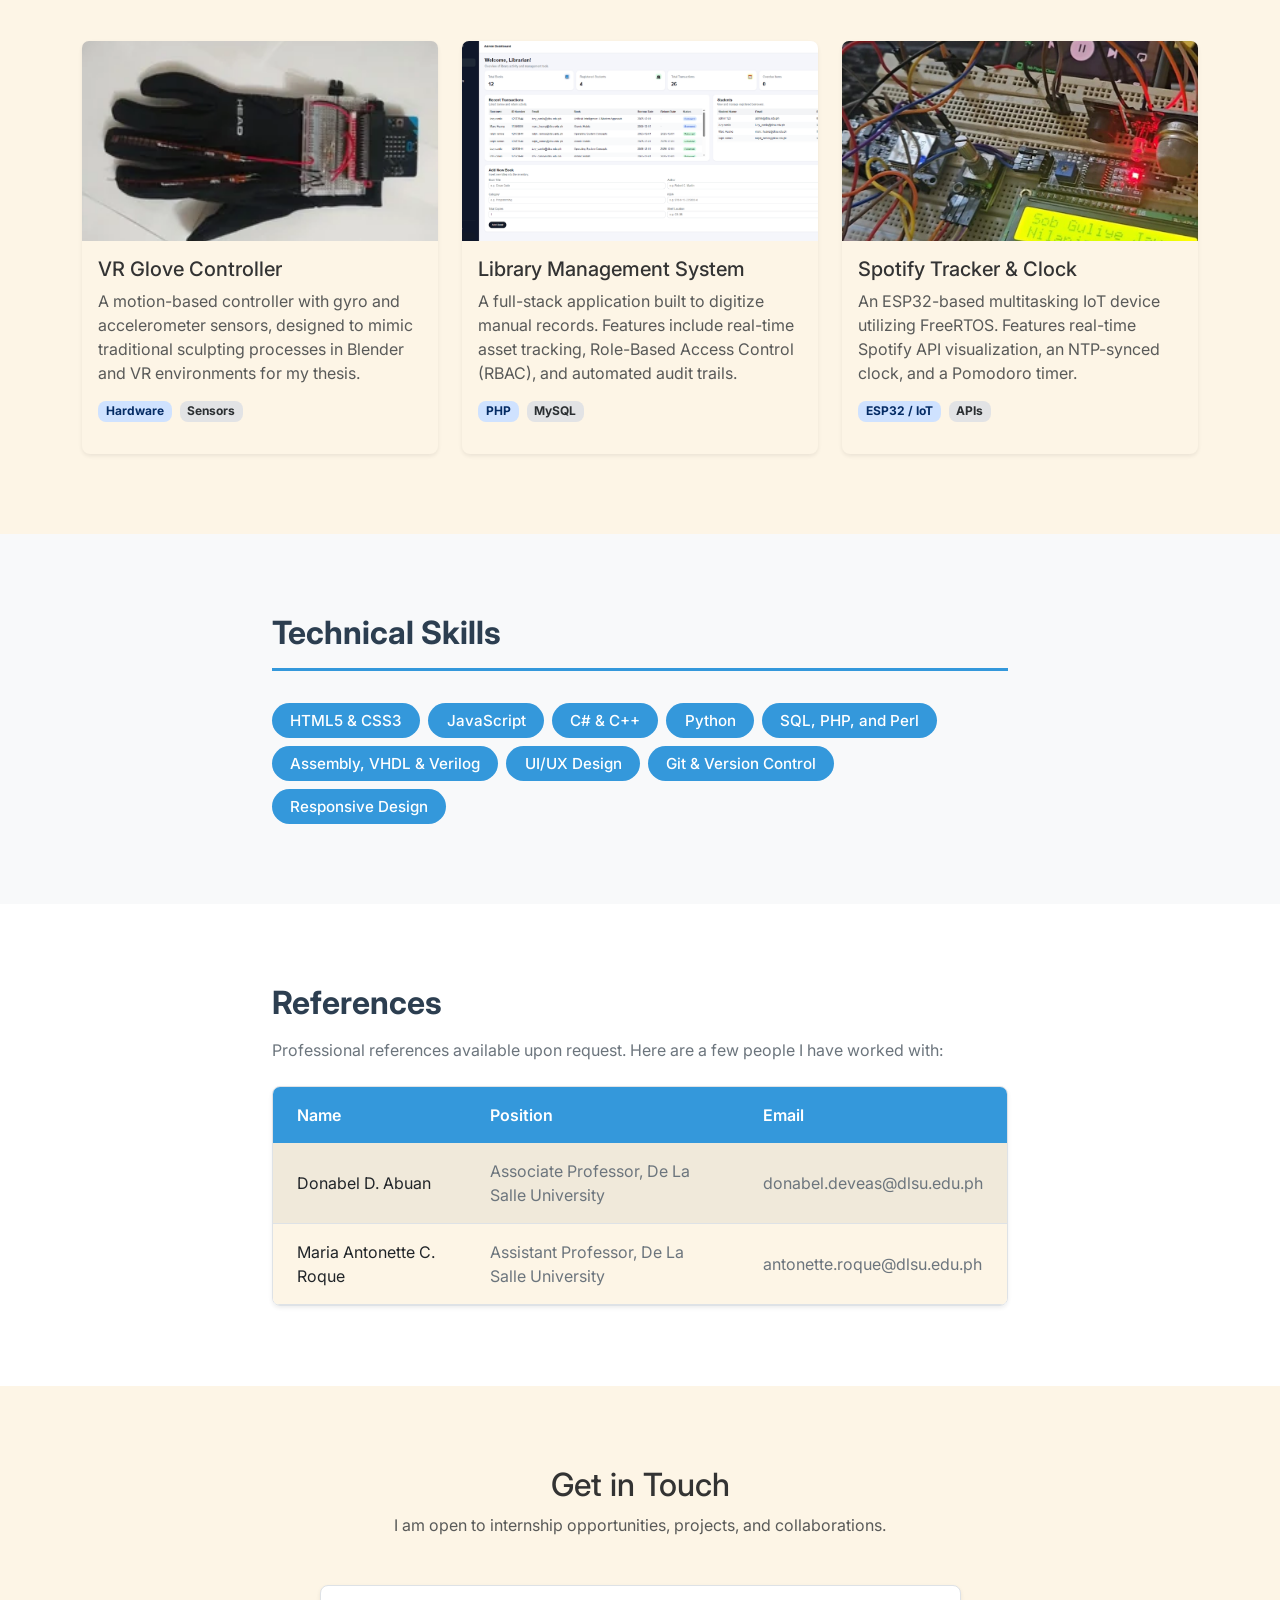
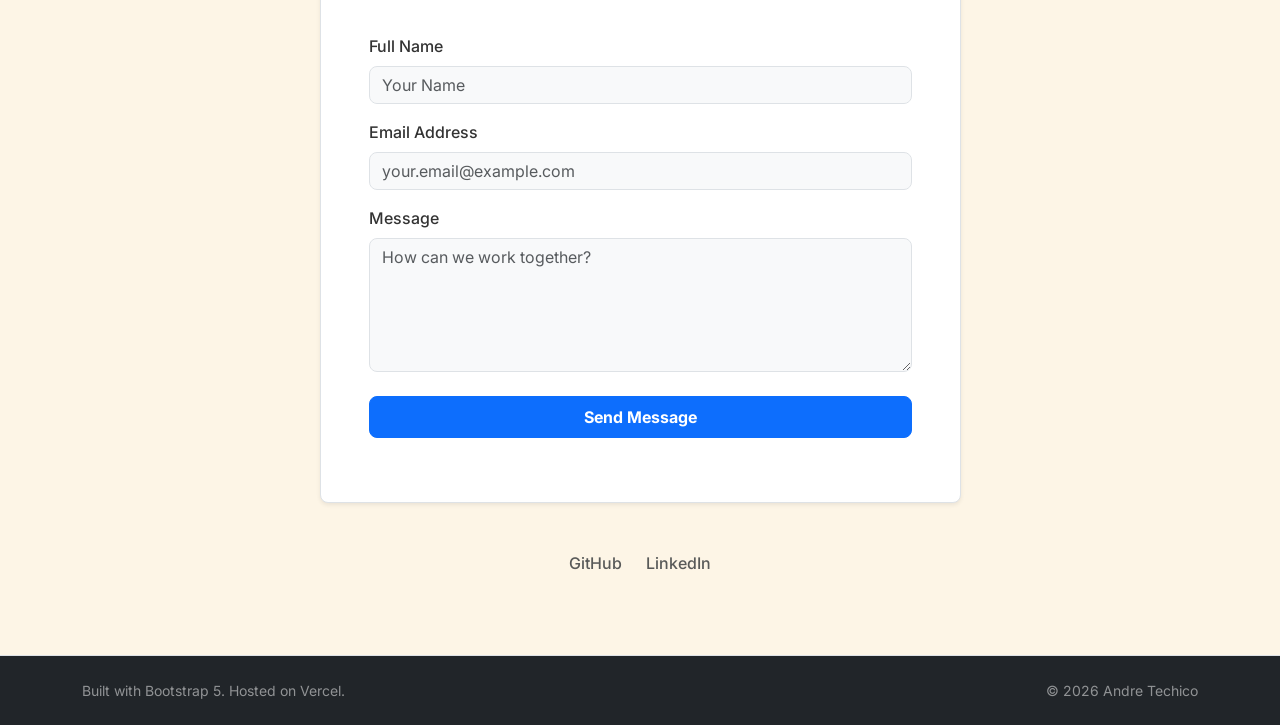
==== commit 6bc31637: "fixed buttons" ====
--- a/index.html
+++ b/index.html
@@ -32,8 +32,11 @@
           <li class="nav-item"><a class="nav-link" href="#about">About</a></li>
           <li class="nav-item"><a class="nav-link" href="#projects">Works</a></li>
           <li class="nav-item"><a class="nav-link" href="#skills">Skills</a></li>
+          <li class="nav-item"><a class="nav-link" href="#references">References</a></li>
           <li class="nav-item">
-            <a class="btn btn-primary btn-sm ms-2 px-3 text-white mt-1 mt-lg-0" href="#contact">Contact</a>
+            <a class="btn btn-primary btn-sm ms-2 px-3 text-white mt-1 mt-lg-0 d-flex align-items-center" href="#contact" style="height: 31px;">
+              <span>Contact</span>
+            </a>
           </li>
         </ul>
       </div>
--- a/css/style.css
+++ b/css/style.css
@@ -79,4 +79,14 @@
 .custom-skill-badge:hover {
     background-color: #2980b9;
     transform: translateY(-2px);
+}
+
+.navbar-nav .btn.d-flex.align-items-center {
+    height: 31px; 
+    
+    padding-top: 0 !important;
+    padding-bottom: 0 !important;
+    line-height: 1 !important;
+
+    justify-content: center;
 }
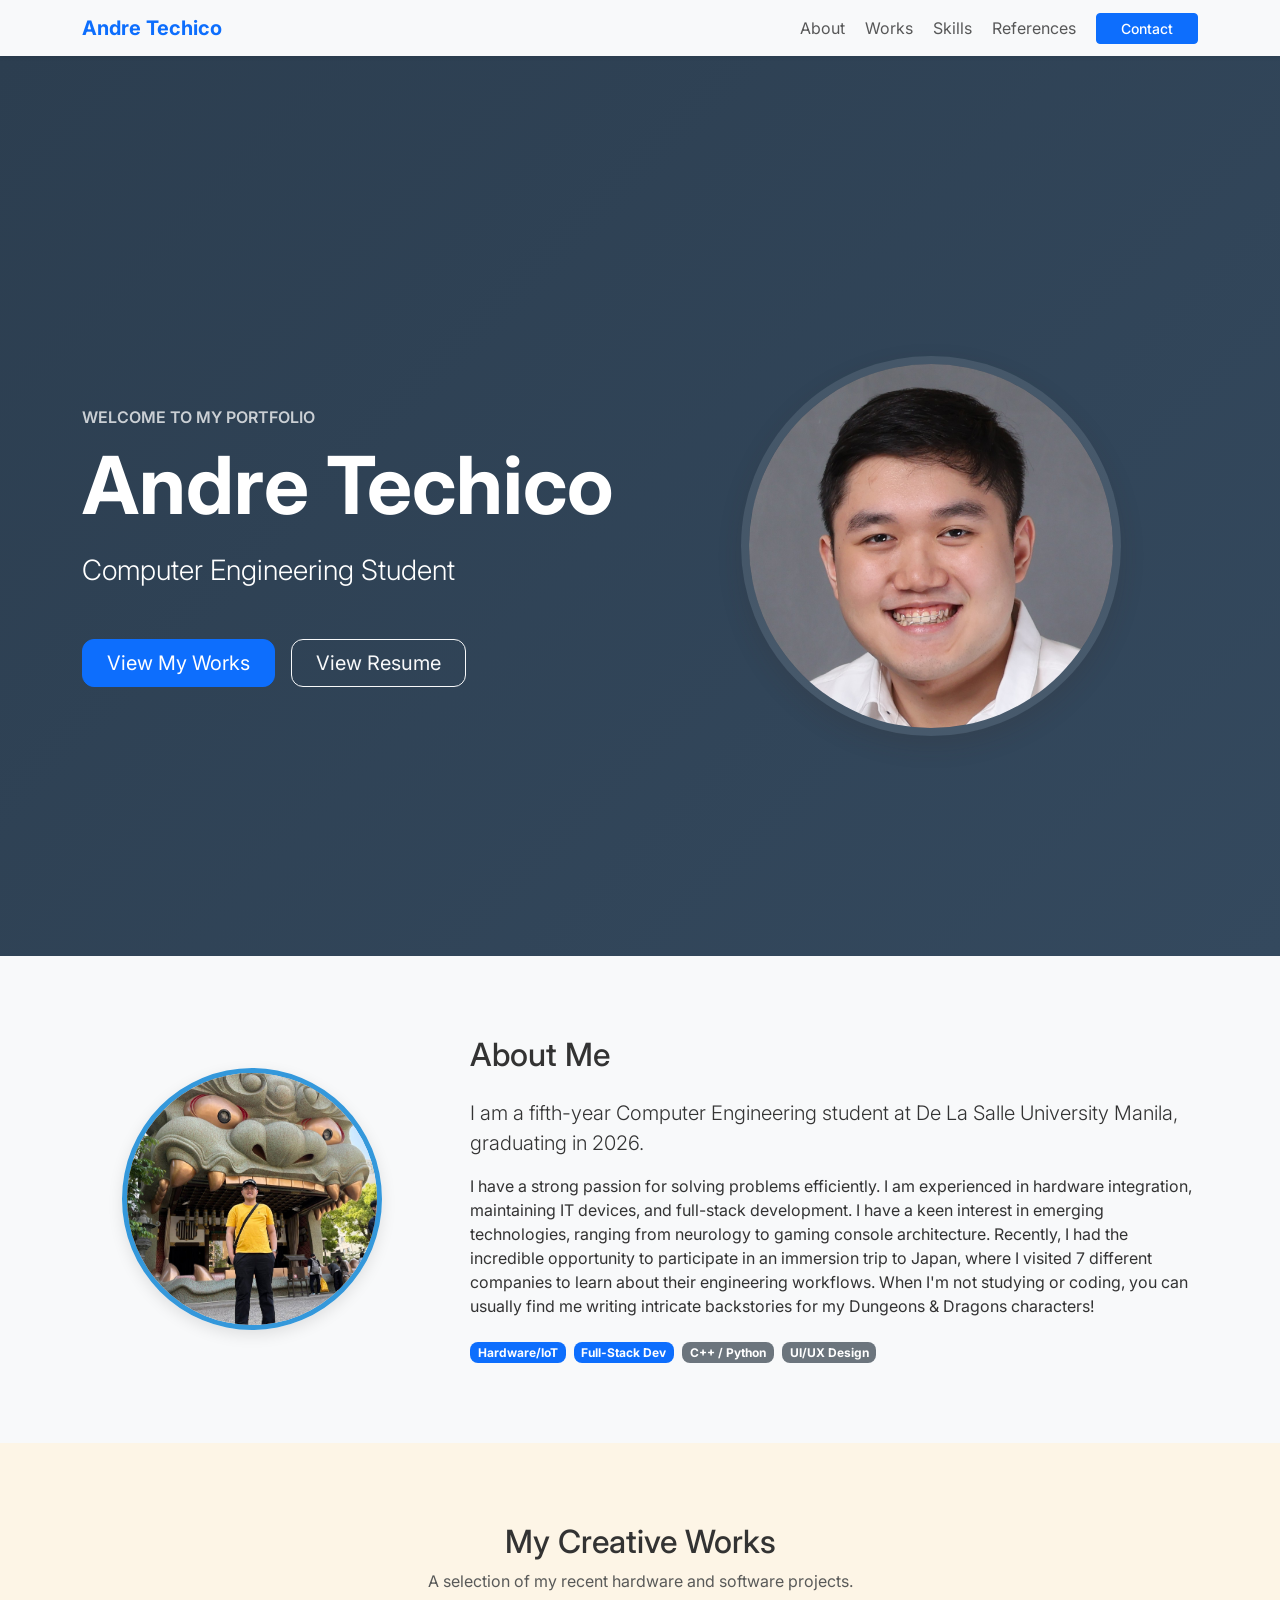
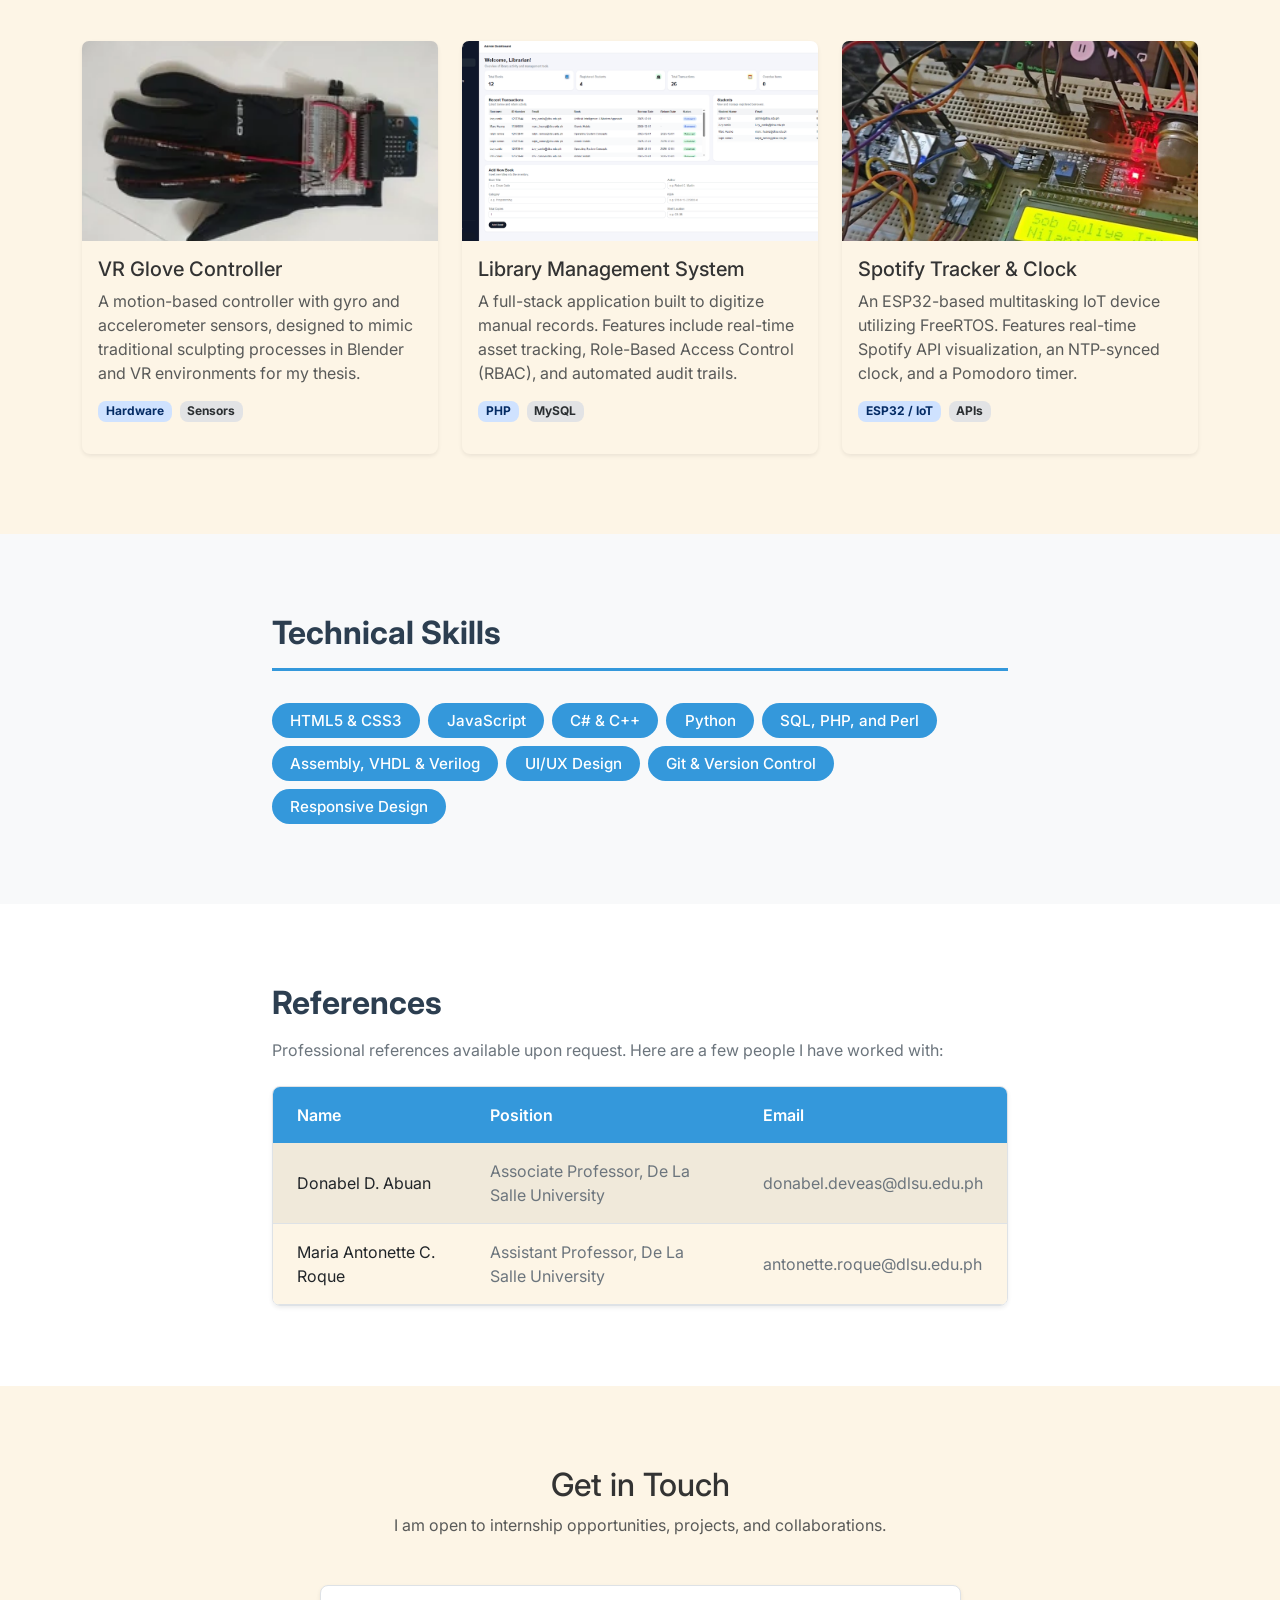
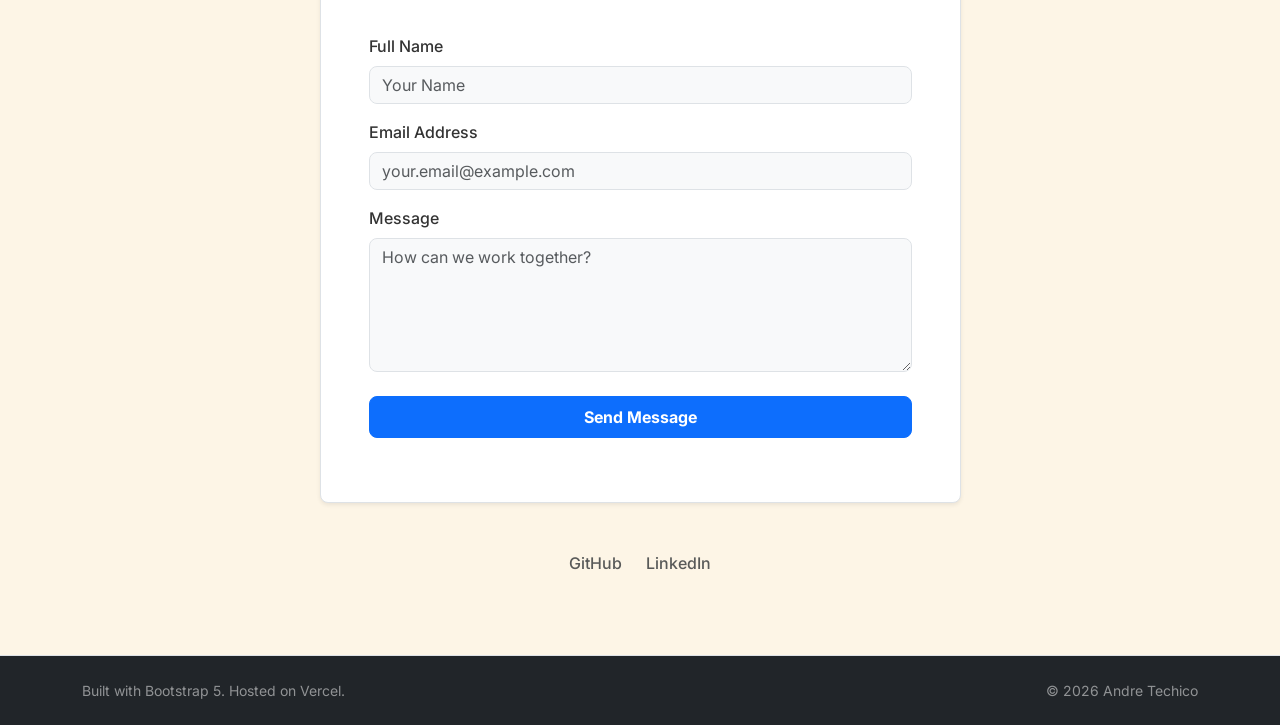
==== commit a29607e6: "fixed button again" ====
--- a/index.html
+++ b/index.html
@@ -28,15 +28,13 @@
         <span class="navbar-toggler-icon"></span>
       </button>
       <div class="collapse navbar-collapse" id="navbarMain">
-        <ul class="navbar-nav ms-auto gap-1">
+        <ul class="navbar-nav ms-auto gap-1 align-items-lg-center">
           <li class="nav-item"><a class="nav-link" href="#about">About</a></li>
           <li class="nav-item"><a class="nav-link" href="#projects">Works</a></li>
           <li class="nav-item"><a class="nav-link" href="#skills">Skills</a></li>
           <li class="nav-item"><a class="nav-link" href="#references">References</a></li>
-          <li class="nav-item">
-            <a class="btn btn-primary btn-sm ms-2 px-3 text-white mt-1 mt-lg-0 d-flex align-items-center" href="#contact" style="height: 31px;">
-              <span>Contact</span>
-            </a>
+          <li class="nav-item ms-lg-2 mt-2 mt-lg-0">
+            <a class="btn btn-primary btn-sm px-4 text-white fw-medium" href="#contact">Contact</a>
           </li>
         </ul>
       </div>
--- a/css/style.css
+++ b/css/style.css
@@ -79,14 +79,4 @@
 .custom-skill-badge:hover {
     background-color: #2980b9;
     transform: translateY(-2px);
-}
-
-.navbar-nav .btn.d-flex.align-items-center {
-    height: 31px; 
-    
-    padding-top: 0 !important;
-    padding-bottom: 0 !important;
-    line-height: 1 !important;
-
-    justify-content: center;
 }
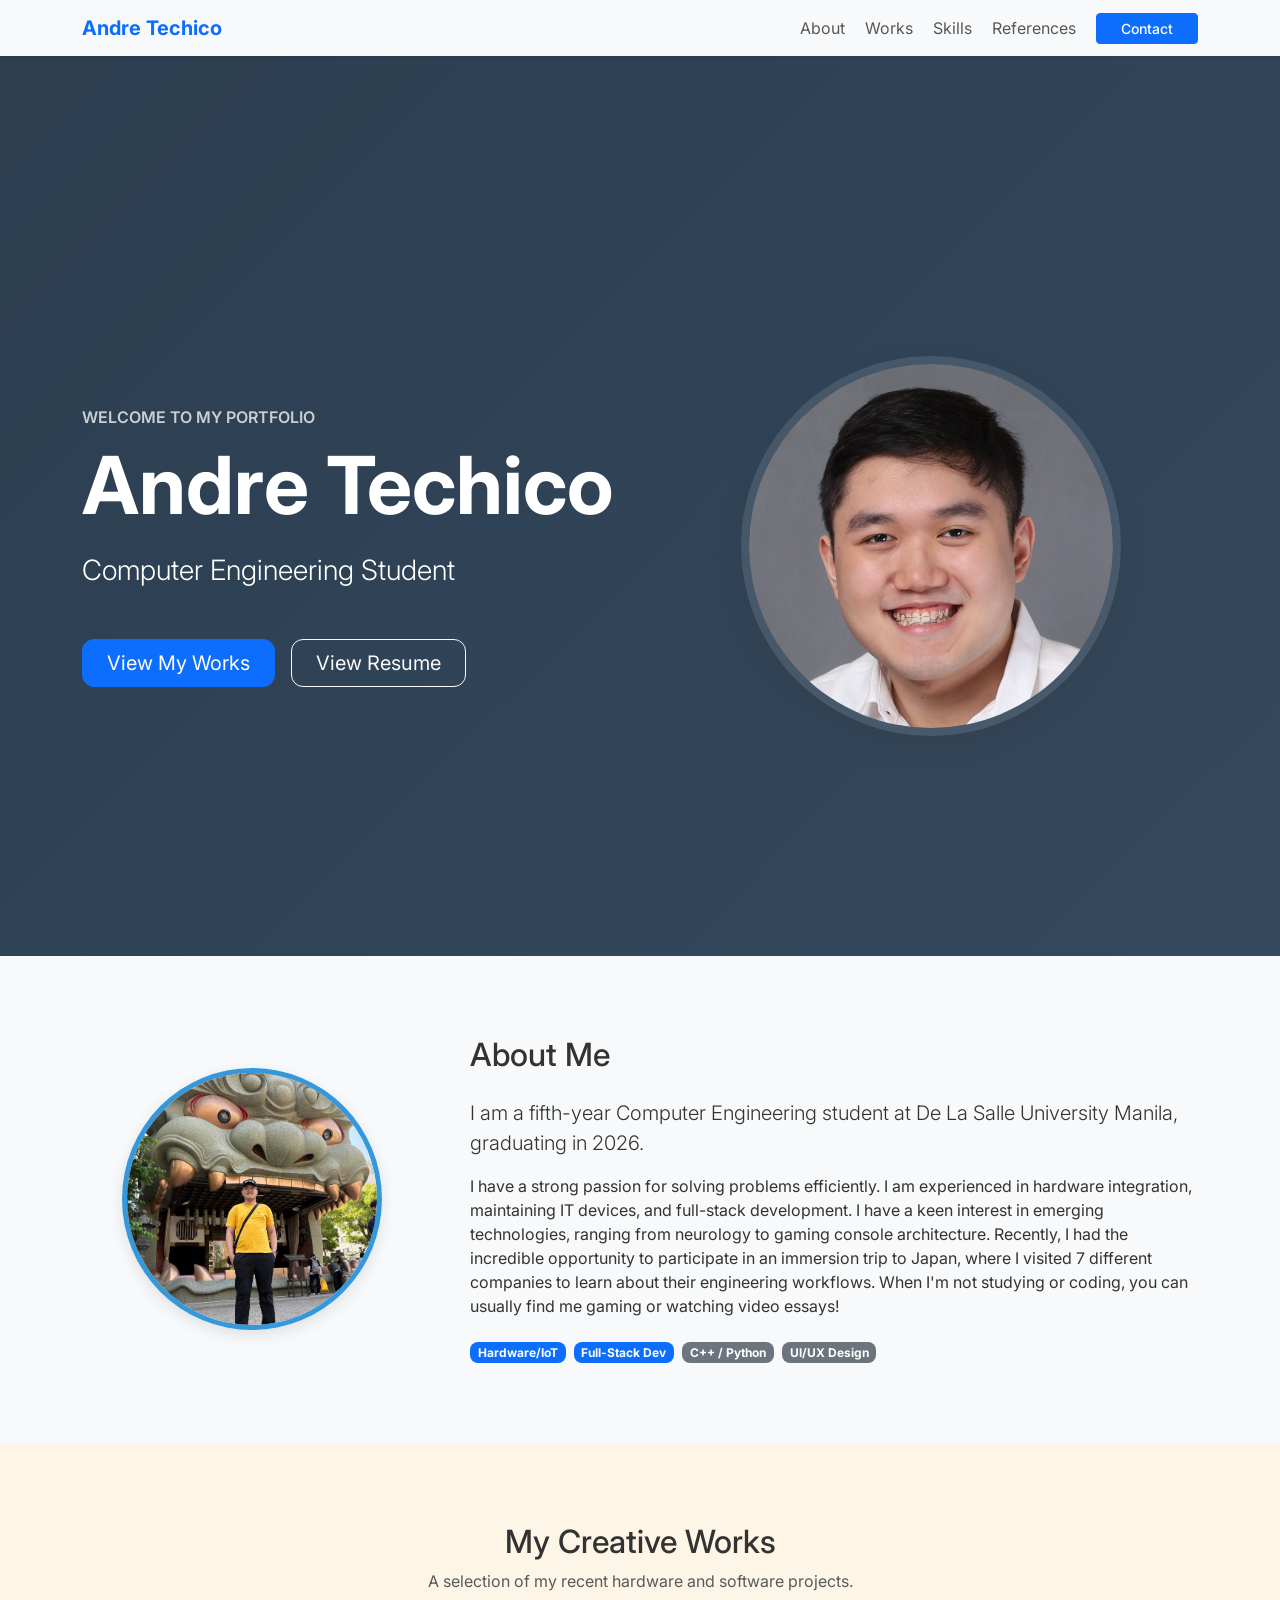
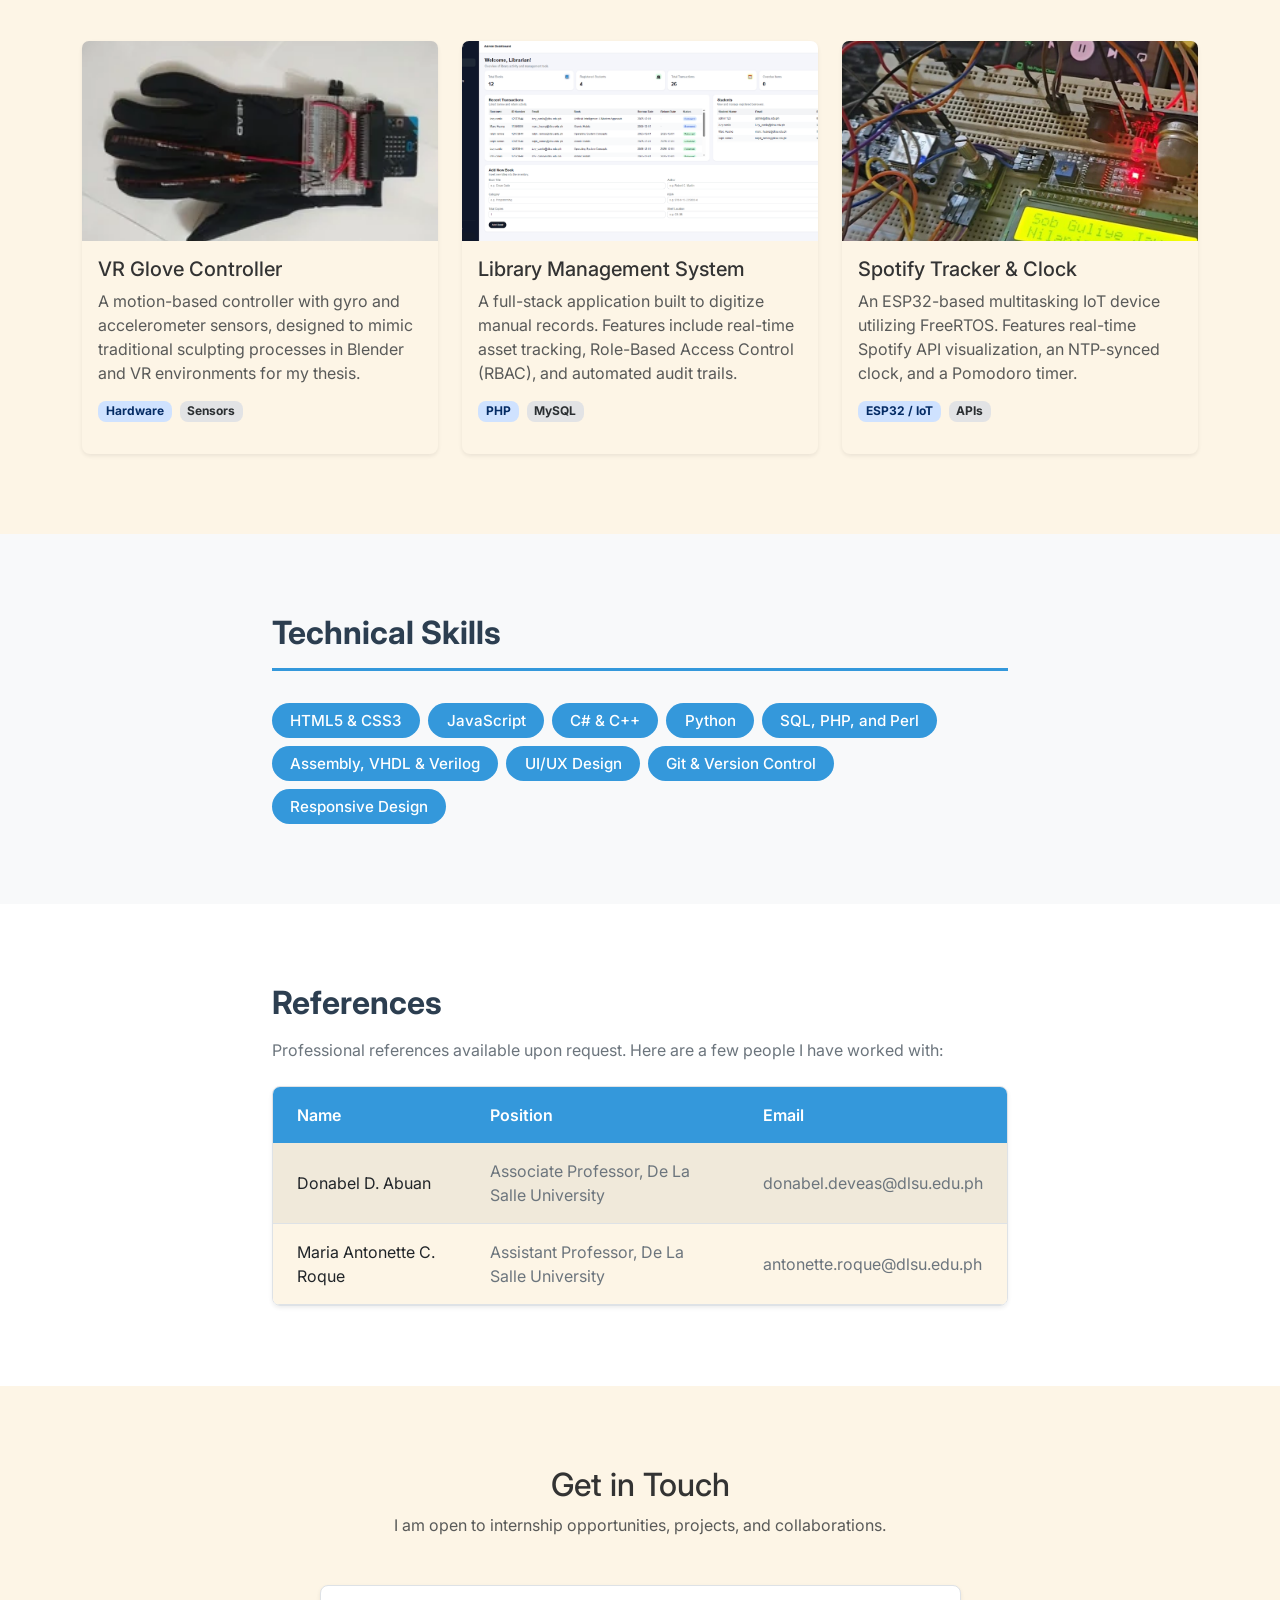
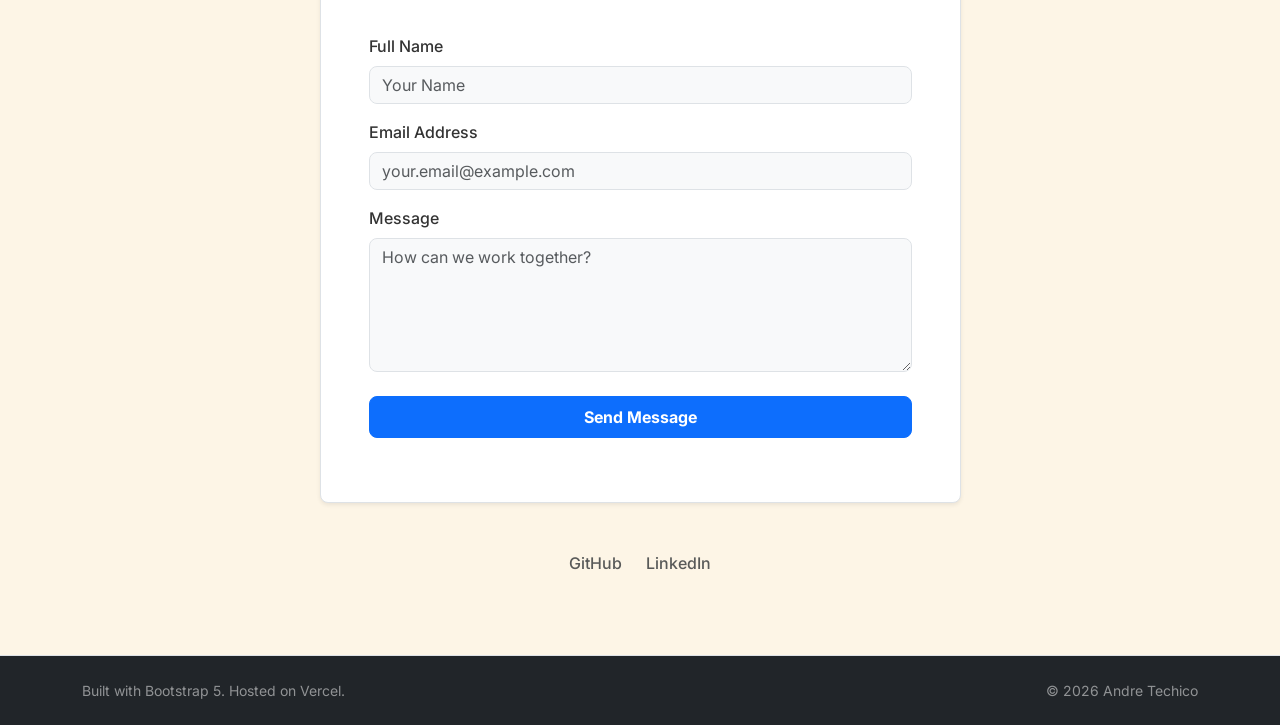
==== commit fec33897: "edited background" ====
--- a/index.html
+++ b/index.html
@@ -77,7 +77,7 @@
               I am a fifth-year Computer Engineering student at De La Salle University Manila, graduating in 2026. 
             </p>
             <p>
-              I have a strong passion for solving problems efficiently. I am experienced in hardware integration, maintaining IT devices, and full-stack development. I have a keen interest in emerging technologies, ranging from neurology to gaming console architecture. Recently, I had the incredible opportunity to participate in an immersion trip to Japan, where I visited 7 different companies to learn about their engineering workflows. When I'm not studying or coding, you can usually find me writing intricate backstories for my Dungeons & Dragons characters!
+              I have a strong passion for solving problems efficiently. I am experienced in hardware integration, maintaining IT devices, and full-stack development. I have a keen interest in emerging technologies, ranging from neurology to gaming console architecture. Recently, I had the incredible opportunity to participate in an immersion trip to Japan, where I visited 7 different companies to learn about their engineering workflows. When I'm not studying or coding, you can usually find me gaming or watching video essays!
             </p>
             <div class="d-flex flex-wrap gap-2 mt-4">
               <span class="badge bg-primary">Hardware/IoT</span>
